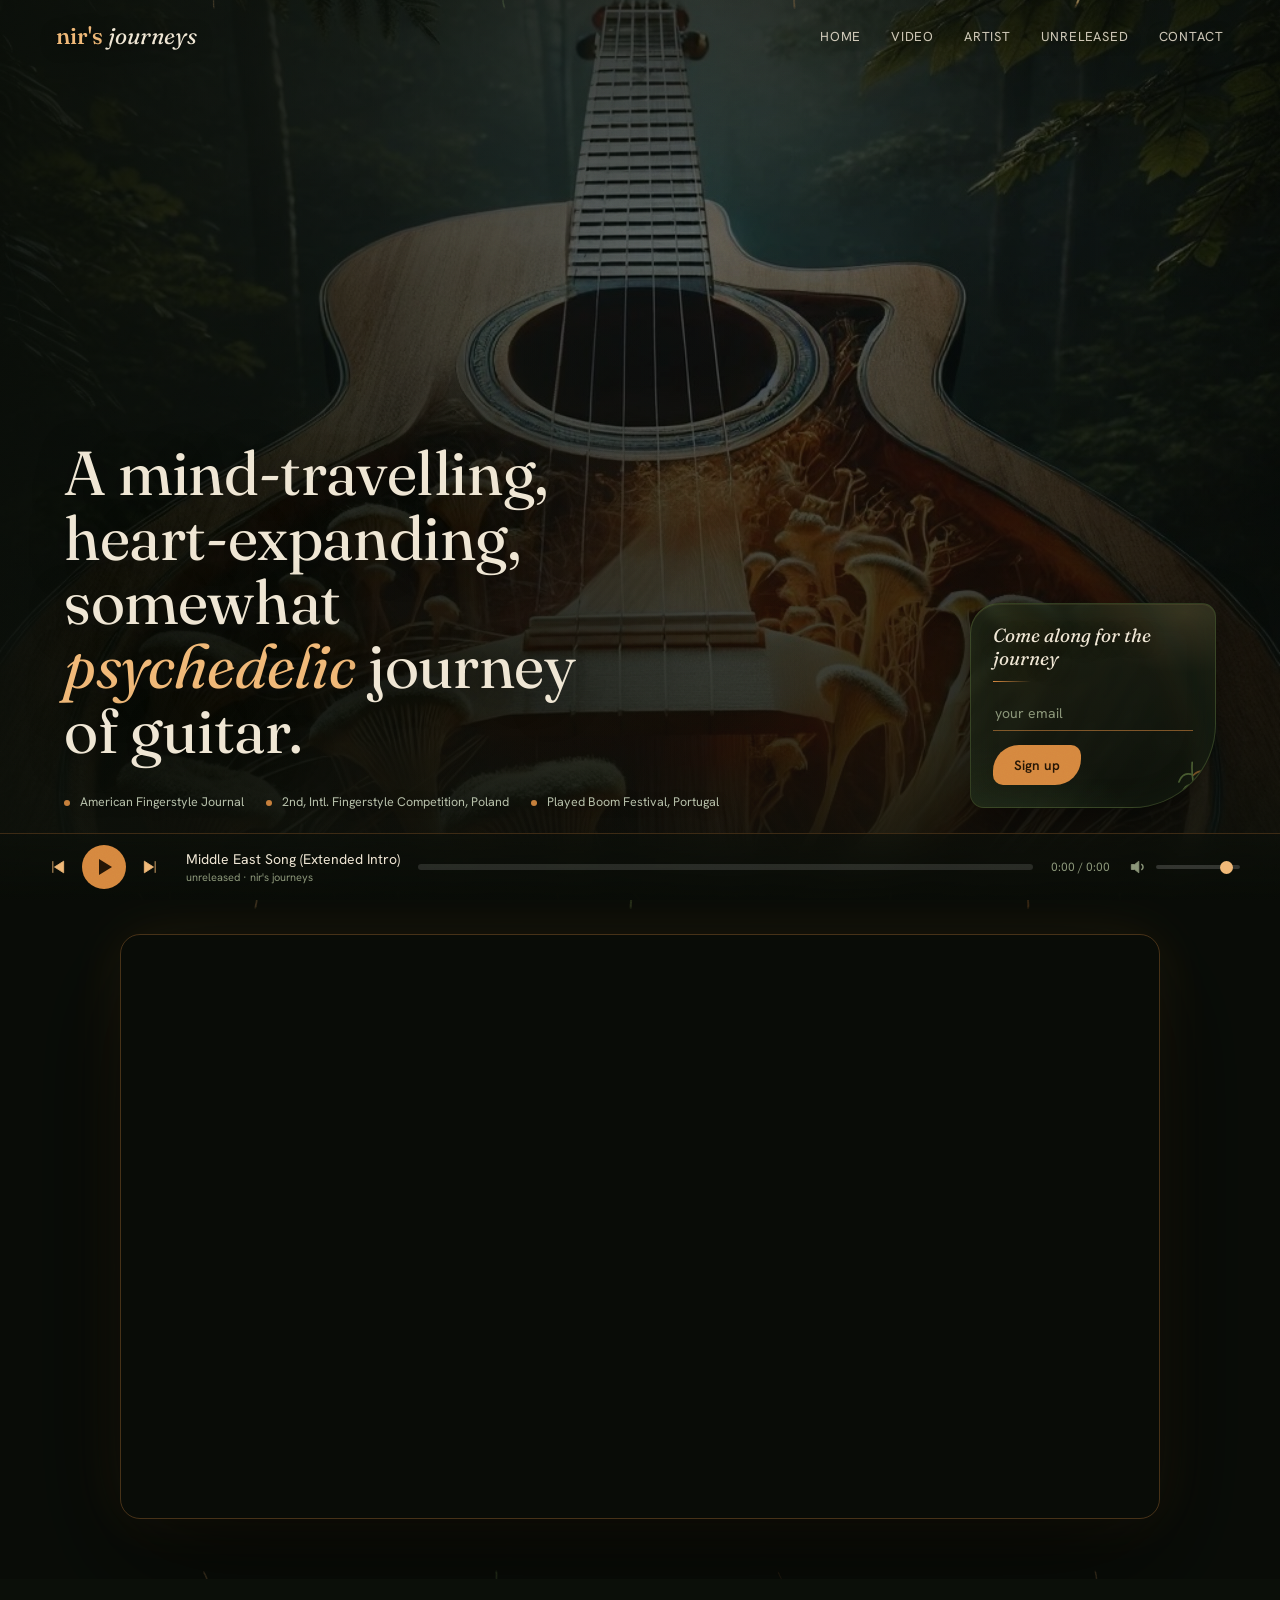
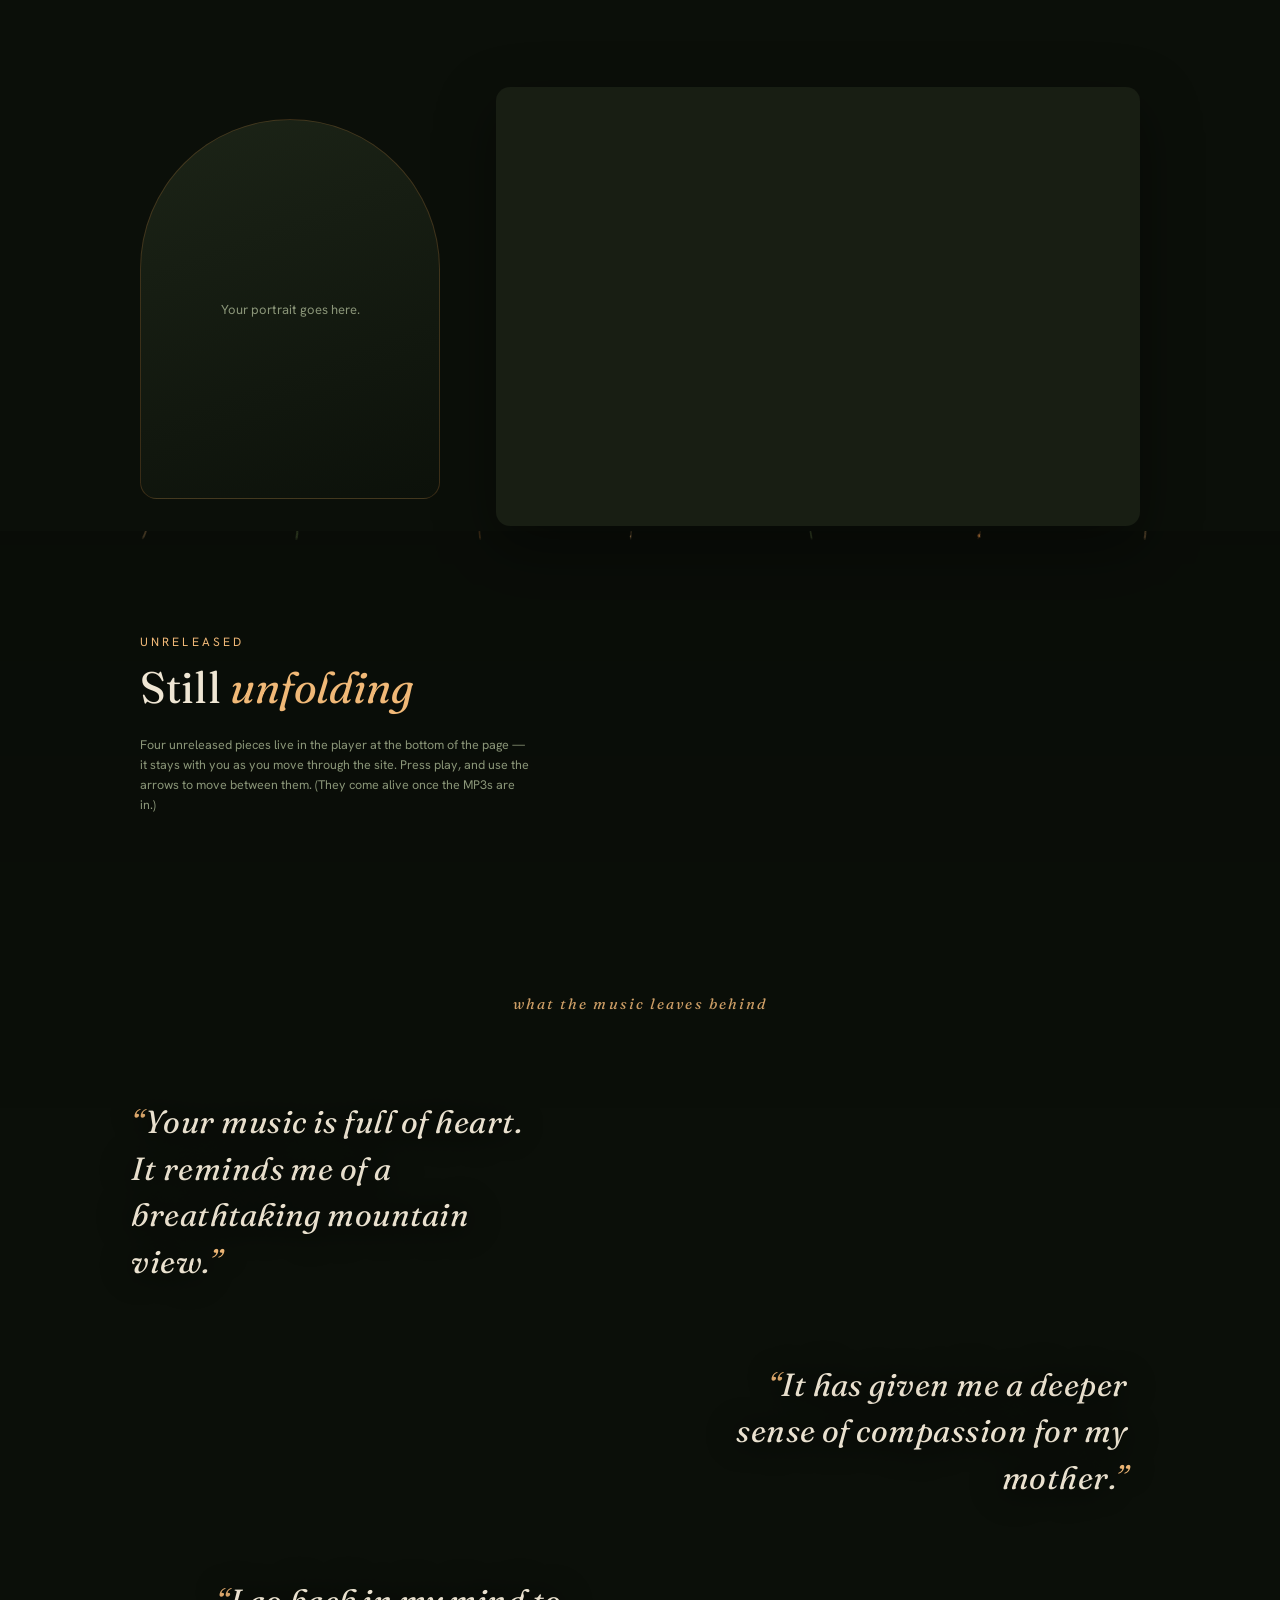
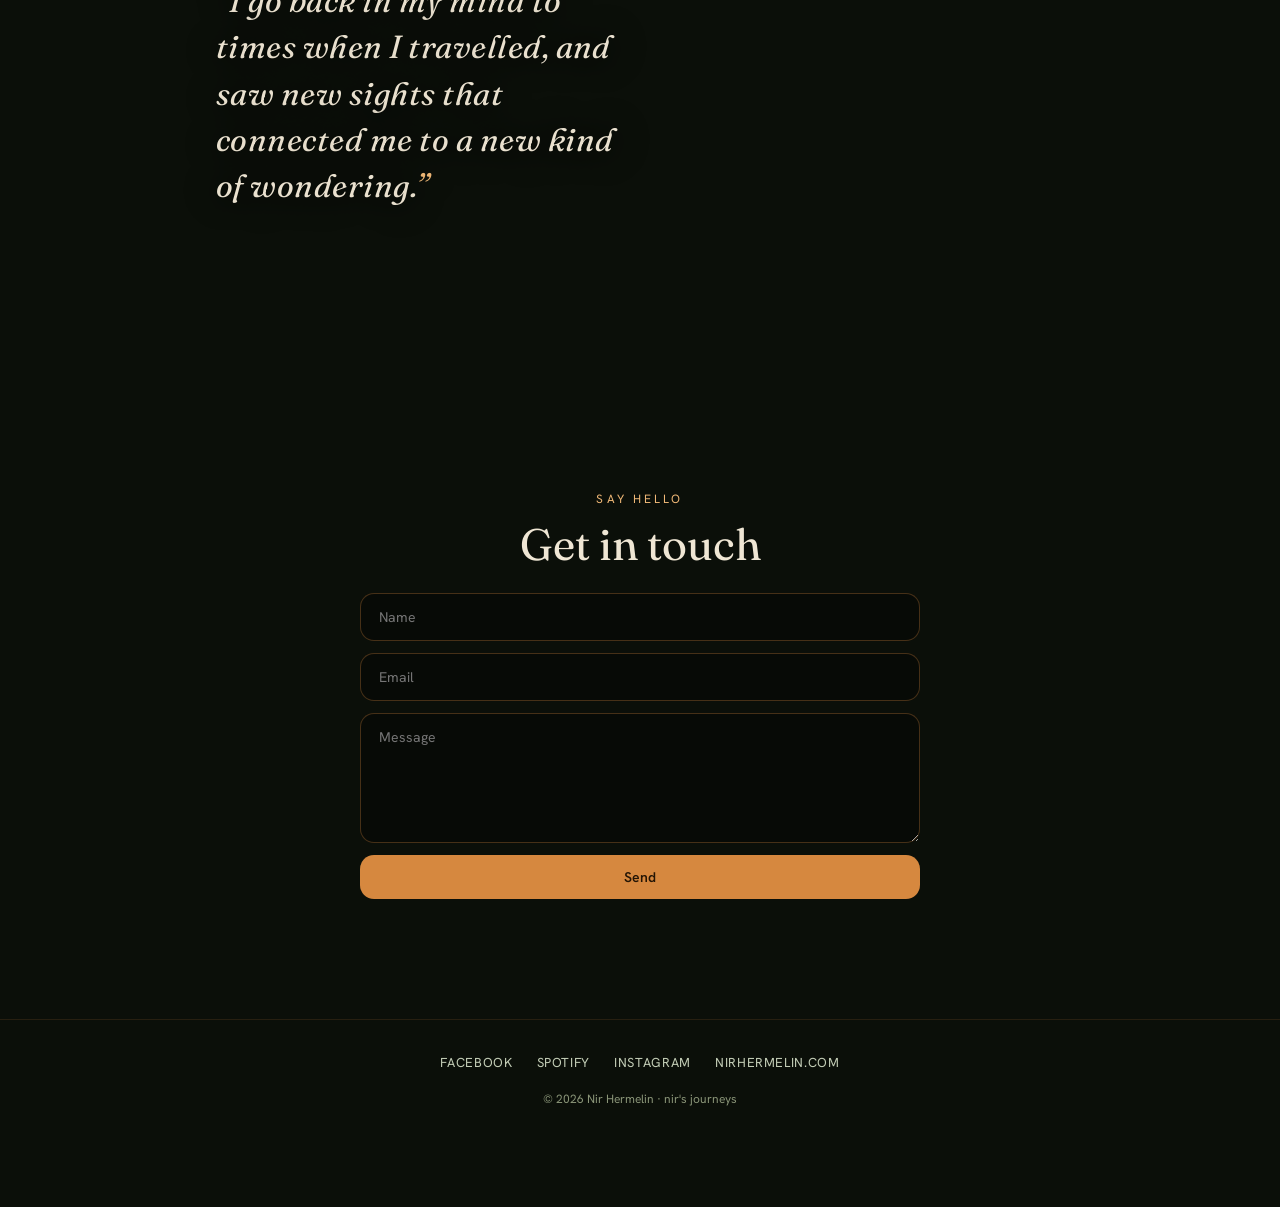
==== index.html @ 12e56d9f "Add files via upload" ====
<!doctype html>
<html lang="en"><head>
<meta charset="utf-8">
<meta name="viewport" content="width=device-width,initial-scale=1">
<title>Nir Hermelin · nir's journeys</title>
<meta name="description" content="A mind-travelling, heart-expanding, somewhat psychedelic journey of guitar. Nir Hermelin, fingerstyle guitar.">
<meta property="og:title" content="Nir Hermelin — nir's journeys">
<meta property="og:description" content="A mind-travelling, heart-expanding, somewhat psychedelic journey of guitar.">
<meta property="og:type" content="website">
<link rel="preconnect" href="https://fonts.googleapis.com">
<link rel="preconnect" href="https://fonts.gstatic.com" crossorigin>
<link href="https://fonts.googleapis.com/css2?family=Fraunces:ital,opsz,wght@0,9..144,400;0,9..144,500;1,9..144,400;1,9..144,500&family=Hanken+Grotesk:wght@400;500;600&display=swap" rel="stylesheet">
<style>
:root{
  --bg:#0b0f09; --cream:#efe6d4; --mist:#c3cdb6; --muted:#8a9578;
  --amber:#d6883f; --amber-lt:#f0b877; --copper:#ad5f31; --moss:#7fa055;
  --serif:"Fraunces",Georgia,serif; --sans:"Hanken Grotesk",system-ui,sans-serif;
}
*{margin:0;padding:0;box-sizing:border-box}
html{scroll-behavior:smooth}
body{background:var(--bg);color:var(--cream);font-family:var(--sans);-webkit-font-smoothing:antialiased;overflow-x:hidden}
img{max-width:100%}
a{color:inherit;text-decoration:none}
[hidden]{display:none!important}
.grain{position:fixed;inset:0;z-index:60;pointer-events:none;opacity:.06;mix-blend-mode:overlay;
  background-image:url("data:image/svg+xml,%3Csvg xmlns='http://www.w3.org/2000/svg' width='140' height='140'%3E%3Cfilter id='n'%3E%3CfeTurbulence type='fractalNoise' baseFrequency='0.9' numOctaves='2'/%3E%3C/filter%3E%3Crect width='100%25' height='100%25' filter='url(%23n)'/%3E%3C/svg%3E")}
.bg{position:fixed;inset:0;z-index:0;overflow:hidden;pointer-events:none}
.bg .glow{position:absolute;inset:0;background:
  radial-gradient(46% 40% at 84% 2%,rgba(214,136,63,.22),transparent 60%),
  radial-gradient(50% 44% at 4% 46%,rgba(95,130,78,.22),transparent 62%),
  radial-gradient(54% 46% at 74% 92%,rgba(173,95,49,.16),transparent 62%),
  linear-gradient(180deg,rgba(11,15,9,.5),rgba(11,15,9,.94))}
.content{position:relative;z-index:5}
nav{display:flex;align-items:center;justify-content:space-between;padding:22px clamp(20px,5vw,56px);position:absolute;top:0;left:0;right:0;z-index:40}
.brand{font-family:var(--serif);font-style:italic;font-size:23px;color:var(--cream);text-shadow:0 2px 16px rgba(0,0,0,.7)}
.brand b{color:var(--amber-lt);font-style:normal;font-weight:500}
.links{display:flex;gap:clamp(16px,2.4vw,30px);font-size:13px;letter-spacing:.06em;text-transform:uppercase;color:var(--cream);text-shadow:0 2px 16px rgba(0,0,0,.7)}
.links a{opacity:.85;transition:.2s}.links a:hover{opacity:1;color:var(--amber-lt)}
/* hero */
.hero{position:relative;min-height:100vh;display:flex;align-items:flex-end;padding:120px clamp(20px,5vw,64px) clamp(56px,7vw,96px);overflow:hidden}
.hero .herobg{position:absolute;inset:0;width:100%;height:100%;object-fit:cover;object-position:50% 30%;z-index:0;filter:brightness(.5) saturate(1.05) contrast(1.04)}
.hero .veil{position:absolute;inset:0;z-index:1;background:
  radial-gradient(60% 60% at 28% 76%,rgba(11,15,9,.4),transparent 60%),
  linear-gradient(90deg,rgba(11,15,9,.8),rgba(11,15,9,.22) 55%,rgba(11,15,9,.42)),
  linear-gradient(180deg,rgba(11,15,9,.45),transparent 26%,rgba(11,15,9,.5) 82%,rgba(11,15,9,.86))}
#fx{position:absolute;inset:0;z-index:2;width:100%;height:100%;mix-blend-mode:screen;pointer-events:none;opacity:.5}
#fxTop{position:absolute;inset:0;z-index:6;width:100%;height:100%;mix-blend-mode:screen;pointer-events:none;opacity:.6}
.hin{position:relative;z-index:3;width:100%;max-width:1200px;margin:0 auto}
.herogrid{display:grid;grid-template-columns:1fr auto;gap:56px;align-items:end}
h1{font-family:var(--serif);font-weight:400;font-size:clamp(33px,5.4vw,62px);line-height:1.04;letter-spacing:-.4px;text-shadow:0 4px 34px rgba(0,0,0,.7);max-width:14ch}
h1 .accent{color:var(--amber-lt);font-style:italic}
.cred{margin-top:30px;display:flex;gap:22px;flex-wrap:wrap;font-size:12.5px;color:var(--mist);opacity:.92;text-shadow:0 2px 12px rgba(0,0,0,.8)}
.cred span{position:relative;padding-left:16px}
.cred span::before{content:"";position:absolute;left:0;top:7px;width:6px;height:6px;border-radius:50%;background:var(--amber)}
/* integrated signup — compact, classy leaf box (~half size) */
.signup{position:relative;width:246px;padding:20px 22px 22px;margin-bottom:2px;
  background:linear-gradient(168deg,rgba(30,40,24,.66),rgba(12,17,10,.84));
  border:1px solid rgba(127,160,85,.30);
  border-radius:30px 14px 84px 14px;
  box-shadow:0 18px 48px rgba(0,0,0,.5),inset 0 1px 0 rgba(240,184,119,.08),inset 0 0 34px rgba(95,130,78,.08);
  -webkit-backdrop-filter:blur(5px);backdrop-filter:blur(5px);overflow:hidden}
.signup::before{content:"";position:absolute;inset:0;z-index:0;pointer-events:none;background:
  radial-gradient(90% 70% at 12% 112%,rgba(95,130,78,.20),transparent 60%),
  radial-gradient(70% 50% at 88% 4%,rgba(240,184,119,.12),transparent 60%)}
.signup::after{content:"";position:absolute;right:-8px;bottom:-10px;width:70px;height:70px;z-index:0;opacity:.5;pointer-events:none;
  background:no-repeat center/contain url("data:image/svg+xml,%3Csvg xmlns='http://www.w3.org/2000/svg' viewBox='0 0 100 100'%3E%3Cg fill='none' stroke='%237fa055' stroke-width='2.4' stroke-linecap='round'%3E%3Cpath d='M80 92 C62 74 54 52 56 22'/%3E%3Cpath d='M57 40 C47 36 41 40 37 50'/%3E%3Cpath d='M59 54 C50 52 44 57 41 67'/%3E%3Cpath d='M58 40 C66 32 74 33 82 40' stroke='%23d6883f'/%3E%3Cpath d='M60 54 C69 49 76 51 83 58' stroke='%23d6883f'/%3E%3C/g%3E%3C/svg%3E")}
.signup>*{position:relative;z-index:1}
.signup h3{font-family:var(--serif);font-weight:400;font-style:italic;font-size:19px;line-height:1.2;color:var(--cream);text-shadow:0 2px 14px rgba(0,0,0,.6)}
.signup .rule{width:38px;height:1px;margin:12px 0 0;background:linear-gradient(90deg,var(--amber),transparent)}
.signup form{margin-top:14px;display:flex;flex-direction:column;gap:14px;align-items:flex-start}
.signup input{background:transparent;border:0;border-bottom:1px solid rgba(214,136,63,.55);border-radius:0;padding:8px 2px;color:var(--cream);font-size:14px;font-family:inherit;width:100%;transition:border-color .2s}
.signup input:focus{outline:0;border-bottom-color:var(--amber-lt)}
.signup input::placeholder{color:var(--muted)}
.btn{padding:12px 20px;border-radius:12px;font-size:14px;font-weight:600;cursor:pointer;border:1px solid transparent;background:var(--amber);color:#241505;font-family:inherit;transition:transform .15s,background .2s}
.btn:hover{background:var(--amber-lt);transform:translateY(-1px)}
.signup .btn{padding:10px 20px;font-size:13.5px;border-radius:26px 10px 26px 10px}
/* generic section */
.section{max-width:1080px;margin:0 auto;padding:clamp(56px,8vw,110px) clamp(20px,5vw,40px) 0}
.klabel{font-size:12px;letter-spacing:.26em;text-transform:uppercase;color:var(--amber-lt);margin-bottom:14px}
.h2{font-family:var(--serif);font-weight:400;font-size:clamp(28px,4.2vw,44px);line-height:1.08}
.h2 em{font-style:italic;color:var(--amber-lt)}
.secinner{position:relative;z-index:1}
/* video — moved up, no kicker; original animation */
.videosec{position:relative;padding:clamp(14px,3vw,34px) clamp(20px,5vw,40px) clamp(30px,5vw,60px);overflow:hidden}
#fxVideo{position:absolute;inset:0;width:100%;height:100%;z-index:0;mix-blend-mode:screen;pointer-events:none;opacity:.5}
.videoinner{max-width:1040px;margin:0 auto;position:relative;z-index:1}
.videowrap{position:relative;aspect-ratio:16/9;border-radius:20px;overflow:hidden;border:1px solid rgba(214,136,63,.3);box-shadow:0 40px 120px rgba(0,0,0,.6),0 0 60px rgba(214,136,63,.12)}
.videowrap iframe{position:absolute;inset:0;width:100%;height:100%;border:0}
/* artist: photo + bandcamp track list (text-free) */
.aboutsec{position:relative}
.about{display:grid;grid-template-columns:300px 1fr;gap:clamp(30px,5vw,56px);align-items:center;margin-top:6px}
.about .photo{width:300px;height:380px;border-radius:180px 180px 20px 20px;overflow:hidden;background:linear-gradient(160deg,#1c2417,#0c110a);border:1px solid rgba(214,136,63,.22);position:relative}
.about .photo img{width:100%;height:100%;object-fit:cover;object-position:50% 35%}
.about .photo .ph{position:absolute;inset:0;display:flex;align-items:center;justify-content:center;color:var(--muted);font-size:13px;text-align:center;padding:22px}
.abandcamp{width:100%}
.bcplayer{width:100%;height:439px;border:0;border-radius:14px;overflow:hidden;background:#181e13;box-shadow:0 20px 60px rgba(0,0,0,.4)}
/* unreleased persistent player */
.musicsec{position:relative}
#fxMusic{position:absolute;top:0;left:50%;transform:translateX(-50%);width:100vw;height:70vh;z-index:0;mix-blend-mode:screen;pointer-events:none;opacity:.5;
  -webkit-mask-image:linear-gradient(180deg,#000 0%,rgba(0,0,0,.55) 48%,transparent 92%);mask-image:linear-gradient(180deg,#000 0%,rgba(0,0,0,.55) 48%,transparent 92%)}
.utracks{margin-top:26px;display:grid;grid-template-columns:1fr 1fr;gap:4px 34px}
.utrack{display:flex;align-items:center;gap:14px;padding:15px 4px;border:0;border-bottom:1px solid rgba(214,136,63,.12);background:transparent;color:inherit;font:inherit;cursor:pointer;text-align:left;width:100%}
.utrack .up{width:30px;height:30px;border-radius:50%;flex:0 0 auto;border:1px solid rgba(214,136,63,.45);display:flex;align-items:center;justify-content:center}
.utrack .up::before{content:"";border-left:8px solid var(--amber-lt);border-top:5px solid transparent;border-bottom:5px solid transparent;margin-left:2px}
.utrack .un{flex:1;font-size:15px;color:var(--cream)}
.utrack .ud{font-size:12px;color:var(--muted);font-variant-numeric:tabular-nums}
.utrack.active .un{color:var(--amber-lt)}
.unote{margin-top:24px;color:var(--muted);font-size:12.5px;max-width:56ch;line-height:1.6}
/* now-playing persistent bar */
.nowbar{position:fixed;left:0;right:0;bottom:0;z-index:50;display:flex;align-items:center;gap:clamp(10px,1.6vw,18px);padding:11px clamp(14px,4vw,40px);
  background:linear-gradient(180deg,rgba(11,15,9,.6),rgba(8,11,6,.97));backdrop-filter:blur(14px);border-top:1px solid rgba(214,136,63,.25)}
.nbctrls{display:flex;align-items:center;gap:8px;flex:0 0 auto}
.nbbtn{width:34px;height:34px;flex:0 0 auto;border:0;background:transparent;cursor:pointer;display:flex;align-items:center;justify-content:center;border-radius:50%;transition:background .15s}
.nbbtn:hover{background:rgba(214,136,63,.16)}
.nbbtn svg{width:20px;height:20px;fill:var(--amber-lt);stroke:var(--amber-lt)}
.nbplay{width:44px;height:44px;border-radius:50%;flex:0 0 auto;border:0;cursor:pointer;background:var(--amber);display:flex;align-items:center;justify-content:center;transition:background .2s}
.nbplay:hover{background:var(--amber-lt)}
.nbplay::before{content:"";border-left:13px solid #241505;border-top:8px solid transparent;border-bottom:8px solid transparent;margin-left:3px}
.nbplay.playing::before{border:0;width:12px;height:14px;border-left:4px solid #241505;border-right:4px solid #241505;margin:0}
.nbinfo{min-width:130px;max-width:280px;flex:0 1 auto;overflow:hidden}
.nbt{font-size:14px;color:var(--cream);white-space:nowrap;overflow:hidden;text-overflow:ellipsis}.nbs{font-size:11px;color:var(--muted);margin-top:2px}
.nbprog{flex:1 1 auto;min-width:60px;height:6px;border-radius:4px;background:rgba(255,255,255,.12);overflow:hidden;cursor:pointer}
.nbfill{height:100%;width:0;background:var(--amber-lt);pointer-events:none}
.nbtime{font-size:12px;color:var(--muted);font-variant-numeric:tabular-nums;flex:0 0 auto;white-space:nowrap}
.nbvol{display:flex;align-items:center;gap:8px;flex:0 0 auto}
.nbvolic{width:20px;height:20px;fill:var(--muted);stroke:var(--muted)}
.nbvolsl{-webkit-appearance:none;appearance:none;width:84px;height:4px;border-radius:4px;background:rgba(255,255,255,.16);outline:0;cursor:pointer}
.nbvolsl::-webkit-slider-thumb{-webkit-appearance:none;appearance:none;width:13px;height:13px;border-radius:50%;background:var(--amber-lt);cursor:pointer;border:0}
.nbvolsl::-moz-range-thumb{width:13px;height:13px;border-radius:50%;background:var(--amber-lt);cursor:pointer;border:0}
@media(max-width:720px){.nbs{display:none}.nbvol{display:none}.nbinfo{min-width:96px}}
/* reviews — dreamy, smaller, left/right drift; BIG leaves grow here only */
.reviews{position:relative;overflow:hidden;padding:clamp(90px,14vw,180px) clamp(20px,5vw,40px);min-height:100vh}
#fxRev{position:absolute;inset:0;width:100%;height:100%;z-index:0;mix-blend-mode:screen;pointer-events:none;opacity:.5}
.revinner{position:relative;z-index:1;max-width:1060px;margin:0 auto}
.revlead{font-family:var(--serif);font-style:italic;color:var(--amber-lt);font-size:15px;letter-spacing:.14em;text-transform:lowercase;text-align:center;margin-bottom:clamp(40px,7vw,86px);opacity:.85}
.rev{font-family:var(--serif);font-weight:400;font-style:italic;font-size:clamp(19px,2.7vw,32px);line-height:1.45;color:var(--cream);max-width:19ch;
  letter-spacing:.015em;text-shadow:0 0 44px rgba(11,15,9,.9),0 2px 30px rgba(0,0,0,.85);animation:drift 12s ease-in-out infinite;opacity:.98}
.rev .qq{color:var(--amber-lt)}
.rev:nth-of-type(1){margin:0 auto 0 2%;text-align:left}
.rev:nth-of-type(2){margin:clamp(44px,6vw,80px) 4% clamp(44px,6vw,80px) auto;text-align:right;animation-duration:14s}
.rev:nth-of-type(3){margin:0 auto 0 10%;text-align:left;animation-duration:13s}
.rev:nth-of-type(4){margin:clamp(44px,6vw,80px) 2% clamp(44px,6vw,80px) auto;text-align:right;animation-duration:15s}
@keyframes drift{0%,100%{transform:translateY(0)}50%{transform:translateY(-12px)}}
@media (prefers-reduced-motion: reduce){.rev{animation:none}}
/* contact */
.csec{text-align:center}
.contact{max-width:560px;margin:24px auto 0;display:flex;flex-direction:column;gap:12px;align-items:center}
.contact input,.contact textarea{background:rgba(0,0,0,.3);border:1px solid rgba(214,136,63,.3);border-radius:14px;padding:14px 18px;color:var(--cream);font-size:14px;font-family:inherit;width:100%}
.contact textarea{min-height:130px;resize:vertical}.contact .btn{width:100%;border-radius:14px}
.foot{margin-top:clamp(70px,10vw,120px);border-top:1px solid rgba(214,136,63,.14);padding:34px clamp(20px,5vw,40px) 100px;text-align:center}
.social{display:flex;gap:24px;justify-content:center;font-size:13px;letter-spacing:.05em;text-transform:uppercase;color:var(--mist);flex-wrap:wrap}
.social a:hover{color:var(--amber-lt)}
.copy{margin-top:20px;color:var(--muted);font-size:12px}
@media(max-width:820px){.herogrid{grid-template-columns:1fr;gap:30px}.about{grid-template-columns:1fr}.about .photo{width:min(300px,80vw)}}
@media(max-width:680px){.links{gap:13px;font-size:11px}.utracks{grid-template-columns:1fr}.bcplayer{height:439px}}
</style></head>
<body>
<div class="grain"></div>
<div class="bg"><div class="glow"></div></div>

<div class="content">
<nav>
  <div class="brand"><b>nir's</b> journeys</div>
  <div class="links"><a href="#top">Home</a><a href="#video">Video</a><a href="#about">Artist</a><a href="#music">Unreleased</a><a href="#contact">Contact</a></div>
</nav>

<!-- HERO (original animation) -->
<section class="hero" id="top">
  <img class="herobg" alt="" src="[data-uri]">
  <div class="veil"></div>
  <canvas id="fx"></canvas>
  <div class="hin">
    <div class="herogrid">
      <div class="hcol">
        <h1>A mind-travelling, heart-expanding, somewhat <span class="accent">psychedelic</span> journey of guitar.</h1>
        <div class="cred"><span>American Fingerstyle Journal</span><span>2nd, Intl. Fingerstyle Competition, Poland</span><span>Played Boom Festival, Portugal</span></div>
      </div>
      <aside class="signup">
        <h3>Come along for the journey</h3>
        <div class="rule"></div>
        <form onsubmit="this.querySelector('input').value='';alert('Thanks — this will connect to your email list next.');return false;">
          <input type="email" placeholder="your email" required>
          <button class="btn" type="submit">Sign up</button>
        </form>
      </aside>
    </div>
  </div>
  <canvas id="fxTop"></canvas>
</section>

<!-- VIDEO (original animation; moved up, no kicker) -->
<section class="videosec" id="video">
  <canvas id="fxVideo"></canvas>
  <div class="videoinner">
    <div class="videowrap">
      <iframe src="https://www.youtube-nocookie.com/embed/HCZj8-paEJQ?rel=0" title="Nir Hermelin" allow="accelerometer; autoplay; clipboard-write; encrypted-media; gyroscope; picture-in-picture" allowfullscreen loading="lazy"></iframe>
    </div>
  </div>
</section>

<!-- ARTIST: photo + bandcamp track list -->
<section class="section aboutsec" id="about">
  <div class="about">
    <div class="photo">
      <img src="https://images.zoogletools.com/s:bzglfiles/u/650432/092dcfb6776ea030953127a41f421aa62bfbf939/original/dscf5226-nir.jpeg" alt="Nir Hermelin"
        onerror="this.style.display='none';this.nextElementSibling.style.display='flex';">
      <div class="ph" style="display:none">Your portrait goes here.</div>
    </div>
    <div class="abandcamp">
      <iframe class="bcplayer" title="The Journey Started — EP"
        src="https://bandcamp.com/EmbeddedPlayer/album=546238492/size=large/bgcol=181e13/linkcol=e0a868/artwork=small/tracklist=true/transparent=true/" seamless loading="lazy"></iframe>
    </div>
  </div>
</section>

<!-- UNRELEASED persistent player (original animation) -->
<section class="section musicsec" id="music">
  <canvas id="fxMusic"></canvas>
  <div class="secinner">
    <div class="klabel">Unreleased</div>
    <h2 class="h2">Still <em>unfolding</em></h2>
    <p class="unote">Four unreleased pieces live in the player at the bottom of the page — it stays with you as you move through the site. Press play, and use the arrows to move between them. (They come alive once the MP3s are in.)</p>
  </div>
</section>

<!-- REVIEWS (big leaves grow here, on scroll) -->
<section class="reviews" id="reviews">
  <canvas id="fxRev"></canvas>
  <div class="revinner">
    <div class="revlead">what the music leaves behind</div>
    <p class="rev"><span class="qq">“</span>Your music is full of heart. It reminds me of a breathtaking mountain view.<span class="qq">”</span></p>
    <p class="rev"><span class="qq">“</span>It has given me a deeper sense of compassion for my mother.<span class="qq">”</span></p>
    <p class="rev"><span class="qq">“</span>I go back in my mind to times when I travelled, and saw new sights that connected me to a new kind of wondering.<span class="qq">”</span></p>
  </div>
</section>

<!-- CONTACT -->
<section class="section csec" id="contact">
  <div class="klabel" style="text-align:center">Say hello</div>
  <h2 class="h2" style="text-align:center">Get in touch</h2>
  <div class="contact">
    <input type="text" placeholder="Name">
    <input type="email" placeholder="Email">
    <textarea placeholder="Message"></textarea>
    <button class="btn" type="button" onclick="alert('Contact form will be wired up next.')">Send</button>
  </div>
</section>

<footer class="foot">
  <div class="social">
    <a href="https://www.facebook.com/NirHermelinMusic/" target="_blank" rel="noopener">Facebook</a>
    <a href="https://open.spotify.com/artist/1wNAIjBWoUrvRNqhwvleIJ" target="_blank" rel="noopener">Spotify</a>
    <a href="https://www.instagram.com/nir.music_mind.journey/" target="_blank" rel="noopener">Instagram</a>
    <a href="https://www.nirhermelin.com" target="_blank" rel="noopener">nirhermelin.com</a>
  </div>
  <div class="copy">© 2026 Nir Hermelin · nir's journeys</div>
</footer>
</div>

<!-- persistent now-playing bar (always on) -->
<div class="nowbar" id="nowbar">
  <div class="nbctrls">
    <button class="nbbtn" id="nbprev" aria-label="Previous"><svg viewBox="0 0 24 24"><path d="M7 5v14M20 5v14l-11-7z"/></svg></button>
    <button class="nbplay" id="nbplay" aria-label="Play/pause"></button>
    <button class="nbbtn" id="nbnext" aria-label="Next"><svg viewBox="0 0 24 24"><path d="M17 5v14M4 5v14l11-7z"/></svg></button>
  </div>
  <div class="nbinfo"><div class="nbt" id="nbt"></div><div class="nbs">unreleased · nir's journeys</div></div>
  <div class="nbprog" id="nbprog"><div class="nbfill" id="nbfill"></div></div>
  <div class="nbtime" id="nbtime">0:00 / 0:00</div>
  <div class="nbvol">
    <svg class="nbvolic" viewBox="0 0 24 24"><path d="M4 9v6h4l5 4V5L8 9H4z"/><path d="M16 8.5a4 4 0 0 1 0 7" fill="none" stroke-width="1.8"/></svg>
    <input class="nbvolsl" id="nbvol" type="range" min="0" max="1" step="0.01" value="0.9" aria-label="Volume">
  </div>
</div>
<audio id="ap"></audio>

<script>
(function(){
  var DPR=Math.min(window.devicePixelRatio||1,2);
  var PAL=[[224,168,104],[120,150,80],[196,120,56]];
  function rgba(c,a){return 'rgba('+c[0]+','+c[1]+','+c[2]+','+a+')';}
  var reduce=window.matchMedia&&window.matchMedia('(prefers-reduced-motion: reduce)').matches;

  /* ORIGINAL mycelium field — hero, video, music (unchanged) */
  function Field(bg, mode, n, o){
    o=o||{}; var x0=(o.x0!=null?o.x0:0.04), x1=(o.x1!=null?o.x1:0.96), sA=(o.stroke||0.24), fA=(o.fade||0.03), wm=(o.wmul||1);
    var cb=bg.getContext('2d'), W,H, tips=[], spores=[];
    function size(){var r=bg.getBoundingClientRect();W=bg.width=Math.max(1,r.width*DPR);H=bg.height=Math.max(1,r.height*DPR);}
    function mk(i,cnt,dir){return {x:(x0+(x1-x0)*((i+0.5)/cnt))*W+(Math.random()-.5)*30*DPR,y:dir<0?H+8:-8,a:(dir<0?-Math.PI/2:Math.PI/2)+(Math.random()-.5)*0.5,len:0,max:H*(0.42+Math.random()*0.5),w:(0.8+Math.random()*1.5)*wm,col:PAL[i%PAL.length],gen:0,dir:dir};}
    function seed(){tips=[];
      if(mode==='both'){var up=Math.round(n*0.55),dn=n-up,k;for(k=0;k<up;k++)tips.push(mk(k,up,-1));for(k=0;k<dn;k++)tips.push(mk(k,dn,1));}
      else{var d=(mode==='down')?1:-1;for(var k2=0;k2<n;k2++)tips.push(mk(k2,n,d));}}
    size(); seed();
    window.addEventListener('resize',function(){clearTimeout(bg._t);bg._t=setTimeout(function(){size();seed();},200);});
    function step(){
      cb.globalCompositeOperation='source-over';cb.fillStyle='rgba(11,15,9,'+fA+')';cb.fillRect(0,0,W,H);
      cb.globalCompositeOperation='lighter';
      for(var i=tips.length-1;i>=0;i--){var t=tips[i];
        if(t.len>t.max){cb.beginPath();cb.arc(t.x,t.y,t.w*2.0,0,7);cb.fillStyle=rgba(t.col,0.20);cb.fill();tips.splice(i,1);continue;}
        var sp=1.6*DPR,nx=t.x+Math.cos(t.a)*sp,ny=t.y+Math.sin(t.a)*sp;
        cb.strokeStyle=rgba(t.col,sA);cb.lineWidth=t.w*DPR;cb.lineCap='round';
        cb.beginPath();cb.moveTo(t.x,t.y);cb.lineTo(nx,ny);cb.stroke();
        t.x=nx;t.y=ny;t.len+=sp;t.a+=(Math.random()-.5)*0.26+(t.dir<0?-0.02:0.02);
        if(t.gen<4&&Math.random()<0.024&&t.len>60*DPR){tips.push({x:t.x,y:t.y,a:t.a+(Math.random()<.5?-1:1)*(0.45+Math.random()*0.6),len:0,max:t.max*0.58,w:t.w*0.72,col:t.col,gen:t.gen+1,dir:t.dir});}
        if(Math.random()<0.016)spores.push({x:t.x,y:t.y,vy:(t.dir<0?-1:1)*(0.2+Math.random()*0.6)*DPR,ph:Math.random()*6,life:1,r:(0.5+Math.random()*1.3)*DPR,col:t.col});
      }
      for(var j=spores.length-1;j>=0;j--){var s=spores[j];s.y+=s.vy;s.x+=Math.sin((s.y*0.015)+s.ph)*0.4*DPR;s.life-=0.004;
        if(s.life<=0){spores.splice(j,1);continue;}
        cb.beginPath();cb.arc(s.x,s.y,s.r,0,7);cb.fillStyle=rgba(s.col,0.28*s.life);cb.fill();}
      if(tips.length===0&&spores.length<6){seed();}
    }
    function loop(){step();requestAnimationFrame(loop);}
    if(reduce){for(var q=0;q<600;q++)step();} else loop();
  }
  var fx=document.getElementById('fx');    if(fx) Field(fx,'both',9);
  var ft=document.getElementById('fxTop'); if(ft) Field(ft,'up',3,{x0:0.02,x1:0.52,stroke:0.30,fade:0.045,wmul:0.9});
  var fv=document.getElementById('fxVideo');if(fv) Field(fv,'both',7);
  var fm=document.getElementById('fxMusic');if(fm) Field(fm,'down',7);

  /* JUNGLE CANOPY — reviews only. Starts when scrolled into view. Big organic tropical leaves
     (monstera, palm, fern, broad leaves) grow in one by one — top-left first, sprinkled across the
     whole screen, then thickening to a full canopy over ~26s. Each leaf carries its own stable
     irregular shape (wavy/torn edges, kinked spine). */
  function LeafField(cv, section){
    var cx=cv.getContext('2d'), W,H, leaves=[], T=0, last=0, raf=null, built=false, running=false;
    var LEAF=[[58,112,50],[78,138,58],[104,162,74],[132,174,80],[150,188,92],[92,140,64],[188,138,58]];
    var BAG=[7,7,7,7,8,8,8,1,1,5,5,6,2,3,4,0], LEAF_DUR=1.9, FILL_TIME=26;
    function cl(v){return v<0?0:v>1?1:v;} function ease(p){return p*p*(3-2*p);}
    function rng(a){return function(){a|=0;a=a+0x6D2B79F5|0;var t=Math.imul(a^a>>>15,1|a);t=t+Math.imul(t^t>>>7,61|t)^t;return((t^t>>>14)>>>0)/4294967296;};}
    function size(){var r=cv.getBoundingClientRect();W=cv.width=Math.max(1,r.width*DPR);H=cv.height=Math.max(1,r.height*DPR);}
    function leafSize(type){var s;
      if(type===8)s=0.34+Math.random()*0.22; else if(type===7)s=0.26+Math.random()*0.20;
      else if(type===1)s=0.20+Math.random()*0.16; else if(type===5)s=0.17+Math.random()*0.13;
      else if(type===6)s=0.18+Math.random()*0.13; else if(type===4)s=0.15+Math.random()*0.12;
      else if(type===2||type===3)s=0.13+Math.random()*0.12; else s=0.11+Math.random()*0.10; return s*W;}
    function profFor(type){
      if(type===0)return function(t){return Math.pow(Math.sin(Math.PI*t),0.85)*0.12;};
      if(type===1)return function(t){return Math.pow(Math.sin(Math.PI*t),0.45)*0.5;};
      if(type===2)return function(t){return Math.pow(Math.sin(Math.PI*t),0.7)*0.32;};
      if(type===3)return function(t){return Math.pow(Math.sin(Math.PI*t),0.7)*0.34;};
      if(type===4)return function(t){return Math.pow(Math.sin(Math.PI*t),0.5)*(1-t*0.35)*0.55;};
      return function(t){return Math.pow(Math.sin(Math.PI*t),0.35)*0.5;};}
    function leafBody(size,col,alpha,rnd,prof,wavef){
      var tipY=(rnd()-.5)*size*0.30, cY=(rnd()-.5)*size*0.34;
      function M(t){var mt=1-t;return [2*mt*t*(size*0.5)+t*t*size, 2*mt*t*cY+t*t*tipY];}
      function Md(t){return [2*(1-t)*(size*0.5)+2*t*(size*0.5), 2*(1-t)*cY+2*t*(tipY-cY)];}
      var N=30, ph1=rnd()*6.28, ph2=rnd()*6.28, f2=2+((rnd()*3)|0), fu=5+((rnd()*5)|0), fl=5+((rnd()*5)|0);
      var asymU=0.66+rnd()*0.64, asymL=0.66+rnd()*0.64, lean=(rnd()-.5)*0.55, up=[], lo=[], i;
      for(i=0;i<=N;i++){var t=i/N,m=M(t),d=Md(t),dl=Math.hypot(d[0],d[1])||1,nx=-d[1]/dl,ny=d[0]/dl,hw=size*prof(t);
        var ln=1+lean*(t-0.5);
        var du=(rnd()<0.15?0.3+rnd()*0.4:0), dv=(rnd()<0.15?0.3+rnd()*0.4:0);
        var nu=Math.max(0.1,(1+Math.sin(t*Math.PI*f2+ph1)*wavef+Math.sin(t*Math.PI*fu+ph2)*wavef*0.6+(rnd()-.5)*0.12)*ln-du);
        var nl=Math.max(0.1,(1+Math.sin(t*Math.PI*f2+ph2)*wavef+Math.sin(t*Math.PI*fl+ph1)*wavef*0.6+(rnd()-.5)*0.12)*ln-dv);
        up.push([m[0]+nx*hw*asymU*nu, m[1]+ny*hw*asymU*nu]);
        lo.push([m[0]-nx*hw*asymL*nl, m[1]-ny*hw*asymL*nl]);}
      var g=cx.createLinearGradient(0,0,size,0);g.addColorStop(0,rgba(col,alpha*0.92));g.addColorStop(0.55,rgba(col,alpha*0.5));g.addColorStop(1,rgba(col,alpha*0.06));
      cx.fillStyle=g;cx.beginPath();cx.moveTo(up[0][0],up[0][1]);
      for(i=1;i<up.length;i++)cx.lineTo(up[i][0],up[i][1]);
      for(i=lo.length-1;i>=0;i--)cx.lineTo(lo[i][0],lo[i][1]);
      cx.closePath();cx.fill();
      cx.strokeStyle=rgba(col,alpha*0.6);cx.lineWidth=Math.max(1,size*0.012);cx.lineCap='round';cx.lineJoin='round';
      cx.beginPath();for(i=0;i<=N;i++){var mm=M(i/N);if(i===0)cx.moveTo(mm[0],mm[1]);else cx.lineTo(mm[0],mm[1]);}cx.stroke();
      cx.lineWidth=Math.max(0.6,size*0.006);
      for(var v=4;v<N-2;v+=5){var t2=v/N,m3=M(t2),d3=Md(t2),dl3=Math.hypot(d3[0],d3[1])||1,nx3=-d3[1]/dl3,ny3=d3[0]/dl3,hw3=size*prof(t2),tx=d3[0]/dl3,ty=d3[1]/dl3;
        for(var s=-1;s<=1;s+=2){cx.beginPath();cx.moveTo(m3[0],m3[1]);
          cx.quadraticCurveTo(m3[0]+s*nx3*hw3*0.45+tx*hw3*0.25, m3[1]+s*ny3*hw3*0.45+ty*hw3*0.25, m3[0]+s*nx3*hw3*0.82+tx*hw3*0.15, m3[1]+s*ny3*hw3*0.82+ty*hw3*0.15);cx.stroke();}}
    }
    function blade(x,y,ang,len,wid,col,alpha,rnd){
      cx.save();cx.translate(x,y);cx.rotate(ang+(rnd()-.5)*0.32);
      var tipY=(rnd()-.5)*len*0.34, cY=(rnd()-.5)*len*0.22, wu=wid*(0.6+rnd()*0.75), wl=wid*(0.6+rnd()*0.75);
      var g=cx.createLinearGradient(0,0,len,0);g.addColorStop(0,rgba(col,alpha*0.9));g.addColorStop(0.62,rgba(col,alpha*0.5));g.addColorStop(1,rgba(col,alpha*0.05));
      cx.fillStyle=g;cx.beginPath();cx.moveTo(0,0);
      cx.bezierCurveTo(len*0.3,cY-len*wu,len*0.7,cY*0.5-len*wu*0.6,len,tipY);
      cx.bezierCurveTo(len*0.7,cY*0.5+len*wl*0.6,len*0.3,cY+len*wl,0,0);
      cx.closePath();cx.fill();
      cx.strokeStyle=rgba(col,alpha*0.5);cx.lineWidth=Math.max(0.6,len*0.02);cx.beginPath();cx.moveTo(0,0);cx.quadraticCurveTo(len*0.5,cY,len*0.94,tipY);cx.stroke();
      cx.restore();}
    function monstera(size,col,alpha,rnd){
      var n=4+((rnd()*3)|0), rachisY=(rnd()-.5)*size*0.22;
      for(var i=0;i<n;i++){var fx=size*(0.1+i*(0.8/n))*(1+(rnd()-.5)*0.12),fy=rachisY*(i/n),L=size*(0.62-i*0.07)*(0.8+rnd()*0.5),a=0.98-i*0.05;
        blade(fx,fy,a,L,0.32,col,alpha,rnd);blade(fx,fy,-a,L*(0.85+rnd()*0.3),0.32,col,alpha,rnd);}
      blade(size*0.06,0,2.35,size*0.42,0.34,col,alpha,rnd);blade(size*0.06,0,-2.35,size*0.4,0.34,col,alpha,rnd);
      blade(size*0.9,rachisY,0,size*0.42*(0.8+rnd()*0.4),0.3,col,alpha,rnd);
      cx.strokeStyle=rgba(col,alpha*0.5);cx.lineWidth=Math.max(1,size*0.02);cx.beginPath();cx.moveTo(0,0);cx.quadraticCurveTo(size*0.5,rachisY,size*0.9,rachisY);cx.stroke();}
    function palm(size,col,alpha,rnd){
      var curveY=(rnd()-.5)*size*0.2;
      cx.strokeStyle=rgba(col,alpha*0.7);cx.lineWidth=Math.max(1,size*0.018);cx.lineCap='round';
      cx.beginPath();cx.moveTo(0,0);cx.quadraticCurveTo(size*0.5,curveY,size,curveY*1.5);cx.stroke();
      var n=12+((rnd()*4)|0);
      for(var i=1;i<=n;i++){var t=i/(n+1),fx=size*t,fy=curveY*(t*t),L=size*0.32*(1-t/1.1)*(0.8+rnd()*0.4),a=0.82-t*0.16;
        blade(fx,fy,a,L,0.09,col,alpha,rnd);blade(fx,fy,-a,L*(0.9+rnd()*0.2),0.09,col,alpha,rnd);}
      blade(size*0.99,curveY*1.5,0,size*0.13,0.09,col,alpha,rnd);}
    function fern(size,col,alpha,rnd){
      var curveY=(rnd()-.5)*size*0.16;
      cx.strokeStyle=rgba(col,alpha*0.78);cx.lineWidth=Math.max(0.8,size*0.02);cx.lineCap='round';
      cx.beginPath();cx.moveTo(0,0);cx.quadraticCurveTo(size*0.5,curveY,size,curveY*1.3);cx.stroke();
      var pairs=8;for(var i=1;i<=pairs;i++){var t=i/(pairs+1),fx=size*t,fy=curveY*(t*t),ll=size*0.2*(1-t)*(0.8+rnd()*0.4);cx.fillStyle=rgba(col,alpha*0.72);
        for(var s=-1;s<=1;s+=2){cx.save();cx.translate(fx,fy);cx.rotate(s*(0.9+(rnd()-.5)*0.2));cx.beginPath();cx.moveTo(0,0);cx.quadraticCurveTo(ll*0.5,-ll*0.4,ll,0);cx.quadraticCurveTo(ll*0.5,ll*0.4,0,0);cx.closePath();cx.fill();cx.restore();}}}
    function drawLeaf(lf,e){
      var rnd=rng(lf.seed), size=lf.size*e, alpha=0.42*e, col=lf.col;
      cx.save();cx.translate(lf.x,lf.y);cx.rotate(lf.ang+Math.sin(T*0.7+lf.ph)*0.04);
      if(lf.type===7)monstera(size,col,alpha,rnd);
      else if(lf.type===8)palm(size,col,alpha,rnd);
      else if(lf.type===6)fern(size,col,alpha,rnd);
      else leafBody(size,col,alpha,rnd,profFor(lf.type),(lf.type===3?0.20:lf.type===5?0.14:lf.type===1?0.13:0.11));
      cx.restore();}
    function build(){leaves=[];T=0;last=0;
      var area=(W/DPR)*(H/DPR), N=Math.round(Math.max(30,Math.min(56,area/27000)));
      var gx=Math.max(4,Math.round(Math.sqrt(N*(W/H)))), gy=Math.max(3,Math.ceil(N/gx)), arr=[];
      for(var r=0;r<gy;r++)for(var c=0;c<gx;c++){
        var type=BAG[(Math.random()*BAG.length)|0], col=LEAF[(Math.random()*LEAF.length)|0];
        var x=W*((c+0.5)/gx+(Math.random()-.5)*0.9/gx), y=H*((r+0.5)/gy+(Math.random()-.5)*0.9/gy);
        x=x*1.06-W*0.03; y=y*1.06-H*0.03;
        arr.push({x:x,y:y,ang:Math.random()*6.28,size:leafSize(type),type:type,col:col,ph:Math.random()*6.28,seed:(Math.random()*1e9)|0});}
      arr.forEach(function(l){l.key=(l.x/W)+(l.y/H)*0.9+(Math.random()-.5)*0.15;});
      arr.sort(function(a,b){return a.key-b.key;});
      var P=Math.max(3,Math.round(arr.length/11)), ordered=[], off, i;
      for(off=0;off<P;off++)for(i=off;i<arr.length;i+=P)ordered.push(arr[i]);
      var SP=FILL_TIME/Math.max(1,ordered.length);
      for(var k=0;k<ordered.length;k++){var l=ordered[k];l.t0=k*SP;l.dur=LEAF_DUR;leaves.push(l);}}
    function step(){cx.clearRect(0,0,W,H);cx.globalCompositeOperation='lighter';
      for(var i=0;i<leaves.length;i++){var lf=leaves[i];var p=cl((T-lf.t0)/lf.dur);if(p<=0)continue;drawLeaf(lf,ease(p));}}
    function frame(ts){if(!last)last=ts;var dt=Math.min(0.05,(ts-last)/1000);last=ts;T+=dt;step();raf=requestAnimationFrame(frame);}
    size();
    window.addEventListener('resize',function(){clearTimeout(cv._t);cv._t=setTimeout(function(){size();if(built)build();},220);});
    var io=new IntersectionObserver(function(es){es.forEach(function(e){
      if(e.isIntersecting){
        if(!built){built=true;size();build();}
        if(!running){running=true; if(reduce){T=FILL_TIME+LEAF_DUR+2;step();} else {last=0;raf=requestAnimationFrame(frame);}}
      }else{ running=false; if(raf)cancelAnimationFrame(raf); }
    });},{threshold:0.05});
    io.observe(section);
  }
  var frv=document.getElementById('fxRev'), rsec=document.getElementById('reviews');
  if(frv&&rsec) LeafField(frv, rsec);

  /* ALWAYS-ON bottom player — four unreleased tracks, prev/play/next, seek, volume.
     Add each track's MP3 URL to `src` below and it plays; empty src = UI only. */
  var TRACKS=[
    {title:"Middle East Song (Extended Intro)", src:""},
    {title:"Abba'le",                            src:""},
    {title:"I Sat Down and the Journey Started", src:""},
    {title:"Middle East Song (Original Release)",src:""}
  ];
  var ap=document.getElementById('ap'), pb=document.getElementById('nbplay'),
      nbt=document.getElementById('nbt'), fill=document.getElementById('nbfill'),
      tm=document.getElementById('nbtime'), prog=document.getElementById('nbprog'),
      vol=document.getElementById('nbvol'), prev=document.getElementById('nbprev'), next=document.getElementById('nbnext');
  var idx=0;
  function fmt(s){s=Math.floor(s||0);return Math.floor(s/60)+':'+('0'+(s%60)).slice(-2);}
  ap.volume=parseFloat(vol.value);
  function load(i, autoplay){
    idx=(i+TRACKS.length)%TRACKS.length;
    var t=TRACKS[idx];
    nbt.textContent=t.title;
    fill.style.width='0'; tm.textContent='0:00 / '+(t.src?'…':'0:00');
    if(t.src){ ap.src=t.src; if(autoplay){ ap.play().then(playing).catch(paused); } else paused(); }
    else { ap.removeAttribute('src'); paused(); tm.textContent='0:00 / 0:00'; }
  }
  function playing(){pb.classList.add('playing');}
  function paused(){pb.classList.remove('playing');}
  pb.addEventListener('click',function(){
    if(!ap.getAttribute('src')) return;              // nothing loaded yet
    if(ap.paused){ ap.play().then(playing).catch(paused); } else { ap.pause(); paused(); }
  });
  next.addEventListener('click',function(){ load(idx+1, !ap.paused && !!ap.getAttribute('src')); });
  prev.addEventListener('click',function(){
    if(ap.currentTime>3){ ap.currentTime=0; return; }  // like most players: restart, then go back
    load(idx-1, !ap.paused && !!ap.getAttribute('src'));
  });
  vol.addEventListener('input',function(){ ap.volume=parseFloat(vol.value); });
  prog.addEventListener('click',function(e){
    if(!ap.duration) return;
    var r=prog.getBoundingClientRect();
    ap.currentTime=Math.min(1,Math.max(0,(e.clientX-r.left)/r.width))*ap.duration;
  });
  ap.addEventListener('timeupdate',function(){
    if(ap.duration){ fill.style.width=(ap.currentTime/ap.duration*100)+'%'; tm.textContent=fmt(ap.currentTime)+' / '+fmt(ap.duration); }
  });
  ap.addEventListener('play', playing);
  ap.addEventListener('pause', paused);
  ap.addEventListener('ended',function(){ load(idx+1, true); });  // auto-advance
  load(0, false);   // start with the first track shown, not playing
})();
</script>
</body></html>
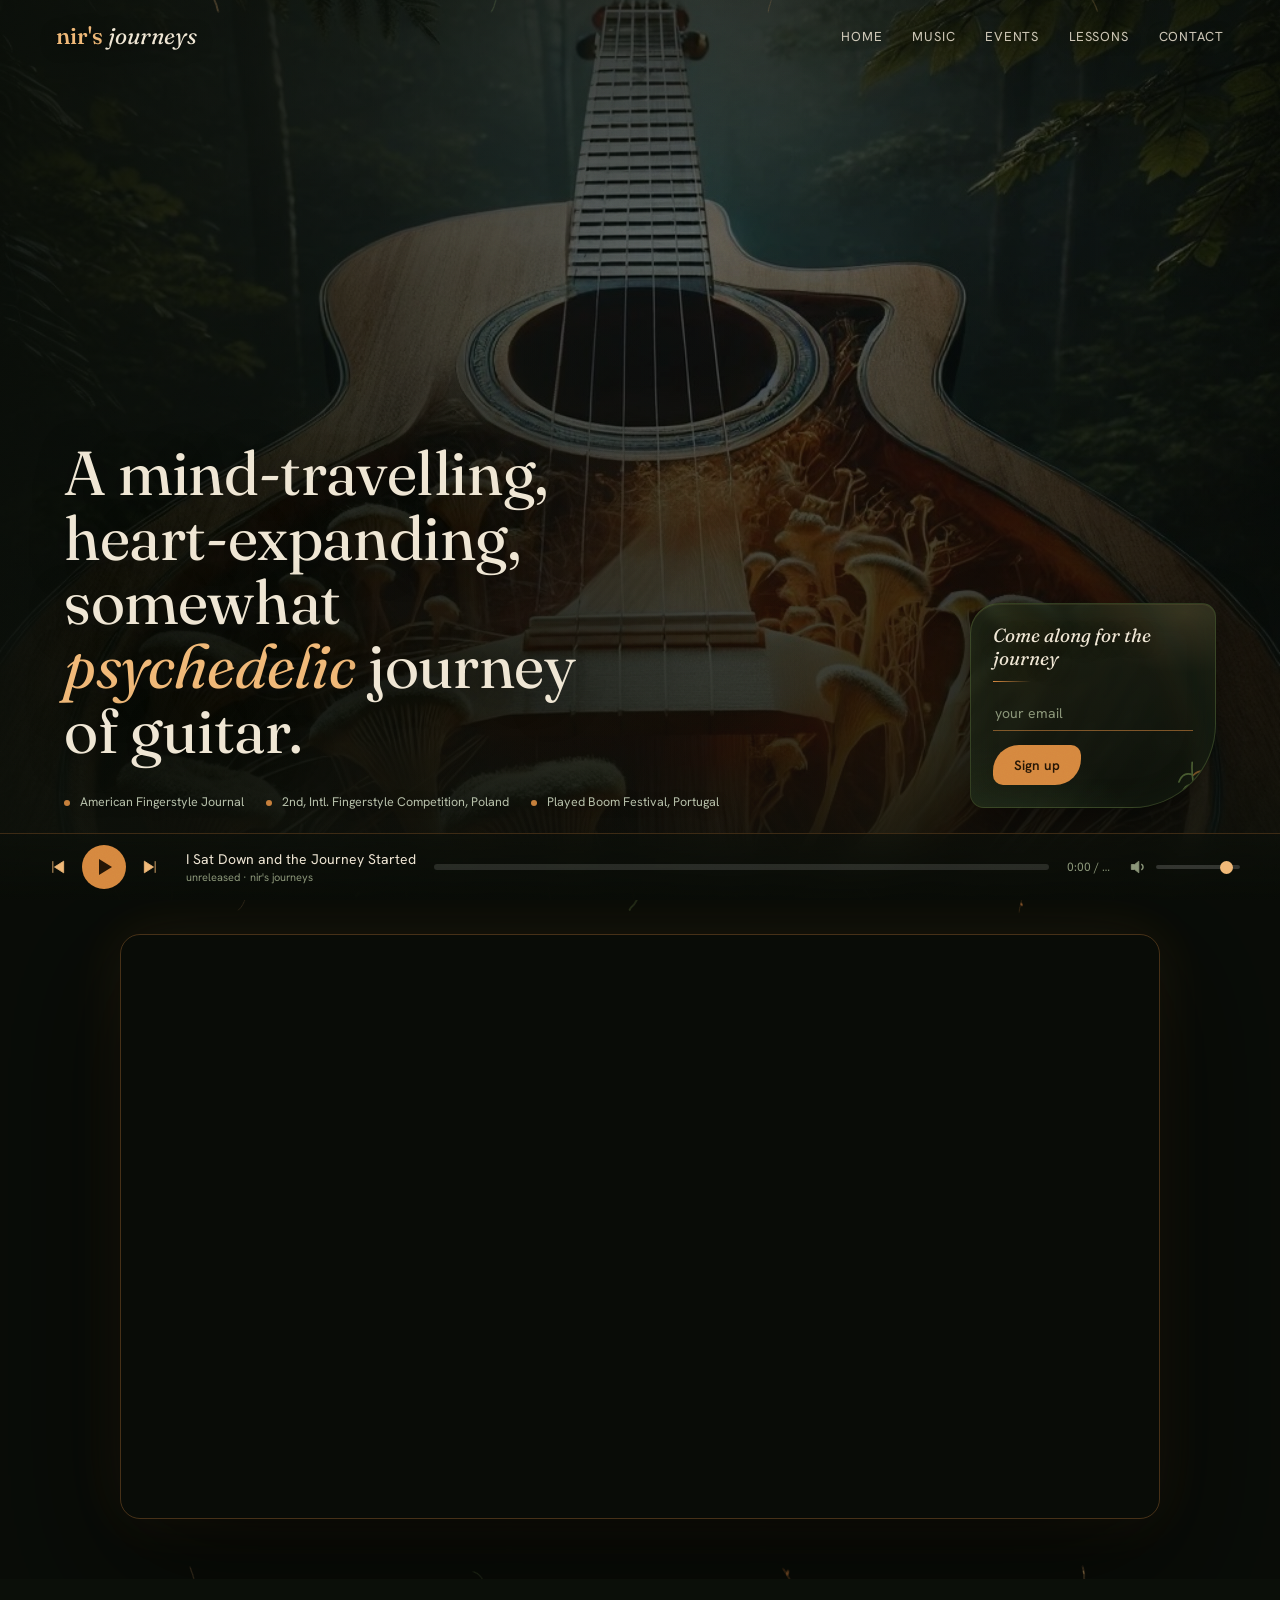
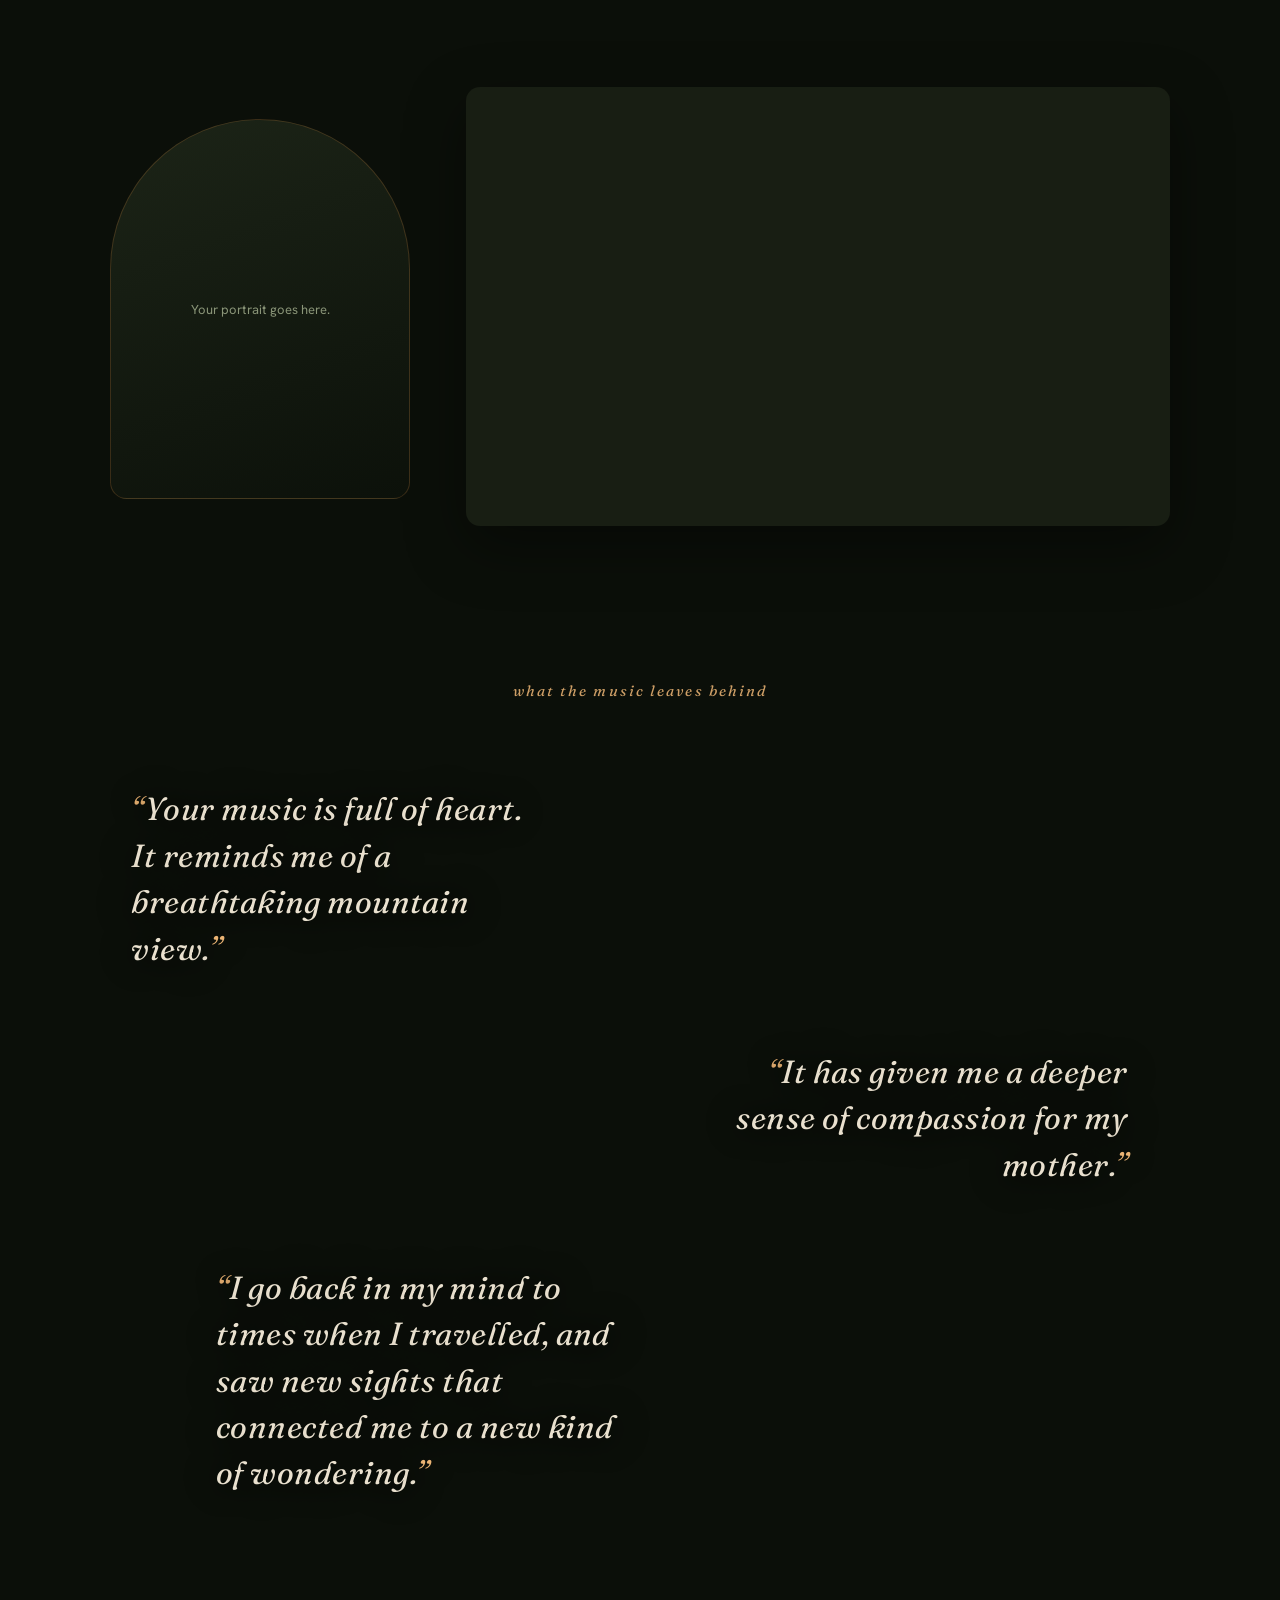
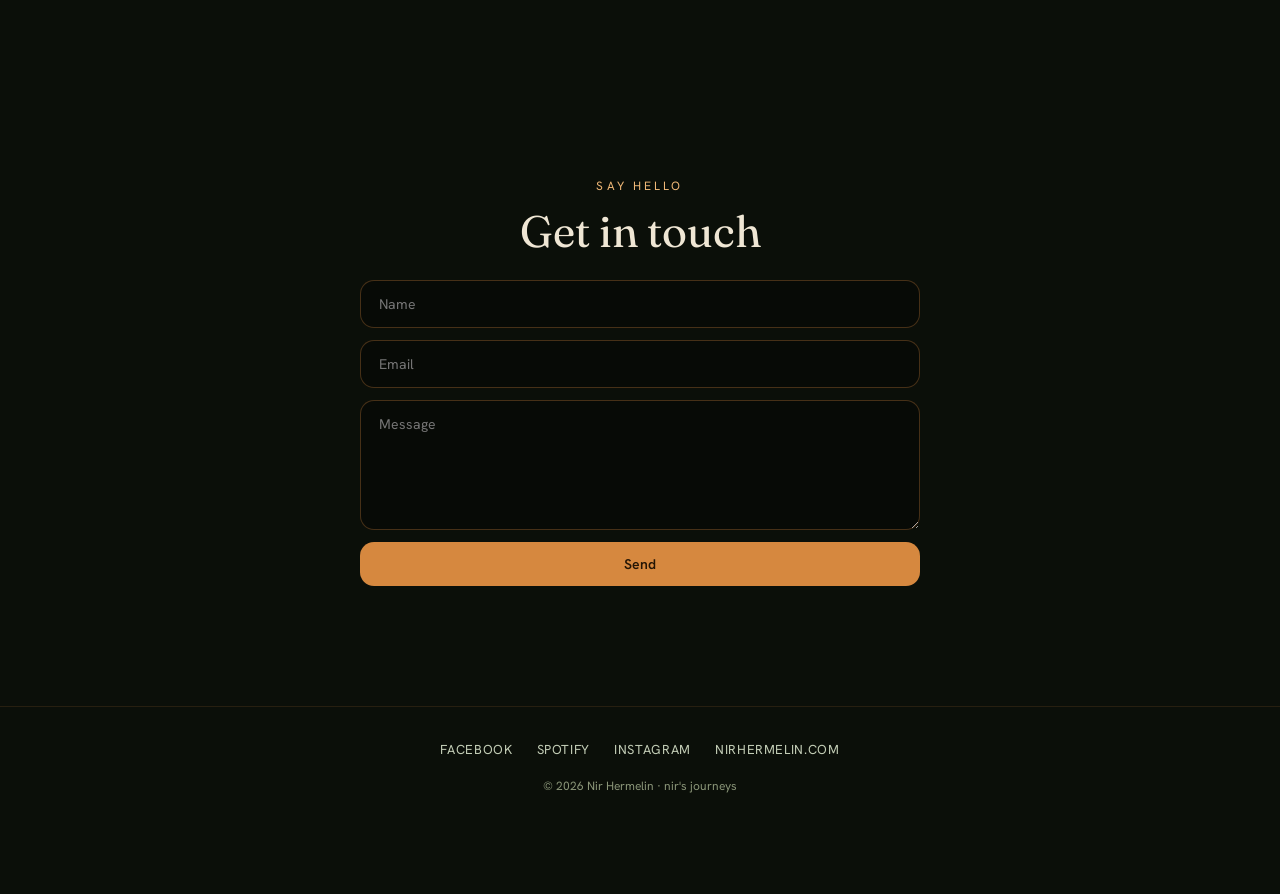
==== commit 374eb26a: "Add files via upload" ====
--- a/index.html
+++ b/index.html
@@ -39,6 +39,8 @@
 /* hero */
 .hero{position:relative;min-height:100vh;display:flex;align-items:flex-end;padding:120px clamp(20px,5vw,64px) clamp(56px,7vw,96px);overflow:hidden}
 .hero .herobg{position:absolute;inset:0;width:100%;height:100%;object-fit:cover;object-position:50% 30%;z-index:0;filter:brightness(.5) saturate(1.05) contrast(1.04)}
+.hero .herovid{z-index:0}
+@media (prefers-reduced-motion: reduce){.hero .herovid{display:none}}
 .hero .veil{position:absolute;inset:0;z-index:1;background:
   radial-gradient(60% 60% at 28% 76%,rgba(11,15,9,.4),transparent 60%),
   linear-gradient(90deg,rgba(11,15,9,.8),rgba(11,15,9,.22) 55%,rgba(11,15,9,.42)),
@@ -86,53 +88,18 @@
 .videoinner{max-width:1040px;margin:0 auto;position:relative;z-index:1}
 .videowrap{position:relative;aspect-ratio:16/9;border-radius:20px;overflow:hidden;border:1px solid rgba(214,136,63,.3);box-shadow:0 40px 120px rgba(0,0,0,.6),0 0 60px rgba(214,136,63,.12)}
 .videowrap iframe{position:absolute;inset:0;width:100%;height:100%;border:0}
-/* artist: photo + bandcamp track list (text-free) */
-.aboutsec{position:relative}
-.about{display:grid;grid-template-columns:300px 1fr;gap:clamp(30px,5vw,56px);align-items:center;margin-top:6px}
+/* artist: photo + bandcamp track list (text-free), inside the leaves section */
+.about{position:relative;z-index:1;display:grid;grid-template-columns:300px 1fr;gap:clamp(30px,5vw,56px);align-items:center;margin-top:6px}
 .about .photo{width:300px;height:380px;border-radius:180px 180px 20px 20px;overflow:hidden;background:linear-gradient(160deg,#1c2417,#0c110a);border:1px solid rgba(214,136,63,.22);position:relative}
 .about .photo img{width:100%;height:100%;object-fit:cover;object-position:50% 35%}
 .about .photo .ph{position:absolute;inset:0;display:flex;align-items:center;justify-content:center;color:var(--muted);font-size:13px;text-align:center;padding:22px}
 .abandcamp{width:100%}
 .bcplayer{width:100%;height:439px;border:0;border-radius:14px;overflow:hidden;background:#181e13;box-shadow:0 20px 60px rgba(0,0,0,.4)}
-/* unreleased persistent player */
-.musicsec{position:relative}
-#fxMusic{position:absolute;top:0;left:50%;transform:translateX(-50%);width:100vw;height:70vh;z-index:0;mix-blend-mode:screen;pointer-events:none;opacity:.5;
-  -webkit-mask-image:linear-gradient(180deg,#000 0%,rgba(0,0,0,.55) 48%,transparent 92%);mask-image:linear-gradient(180deg,#000 0%,rgba(0,0,0,.55) 48%,transparent 92%)}
-.utracks{margin-top:26px;display:grid;grid-template-columns:1fr 1fr;gap:4px 34px}
-.utrack{display:flex;align-items:center;gap:14px;padding:15px 4px;border:0;border-bottom:1px solid rgba(214,136,63,.12);background:transparent;color:inherit;font:inherit;cursor:pointer;text-align:left;width:100%}
-.utrack .up{width:30px;height:30px;border-radius:50%;flex:0 0 auto;border:1px solid rgba(214,136,63,.45);display:flex;align-items:center;justify-content:center}
-.utrack .up::before{content:"";border-left:8px solid var(--amber-lt);border-top:5px solid transparent;border-bottom:5px solid transparent;margin-left:2px}
-.utrack .un{flex:1;font-size:15px;color:var(--cream)}
-.utrack .ud{font-size:12px;color:var(--muted);font-variant-numeric:tabular-nums}
-.utrack.active .un{color:var(--amber-lt)}
-.unote{margin-top:24px;color:var(--muted);font-size:12.5px;max-width:56ch;line-height:1.6}
-/* now-playing persistent bar */
-.nowbar{position:fixed;left:0;right:0;bottom:0;z-index:50;display:flex;align-items:center;gap:clamp(10px,1.6vw,18px);padding:11px clamp(14px,4vw,40px);
-  background:linear-gradient(180deg,rgba(11,15,9,.6),rgba(8,11,6,.97));backdrop-filter:blur(14px);border-top:1px solid rgba(214,136,63,.25)}
-.nbctrls{display:flex;align-items:center;gap:8px;flex:0 0 auto}
-.nbbtn{width:34px;height:34px;flex:0 0 auto;border:0;background:transparent;cursor:pointer;display:flex;align-items:center;justify-content:center;border-radius:50%;transition:background .15s}
-.nbbtn:hover{background:rgba(214,136,63,.16)}
-.nbbtn svg{width:20px;height:20px;fill:var(--amber-lt);stroke:var(--amber-lt)}
-.nbplay{width:44px;height:44px;border-radius:50%;flex:0 0 auto;border:0;cursor:pointer;background:var(--amber);display:flex;align-items:center;justify-content:center;transition:background .2s}
-.nbplay:hover{background:var(--amber-lt)}
-.nbplay::before{content:"";border-left:13px solid #241505;border-top:8px solid transparent;border-bottom:8px solid transparent;margin-left:3px}
-.nbplay.playing::before{border:0;width:12px;height:14px;border-left:4px solid #241505;border-right:4px solid #241505;margin:0}
-.nbinfo{min-width:130px;max-width:280px;flex:0 1 auto;overflow:hidden}
-.nbt{font-size:14px;color:var(--cream);white-space:nowrap;overflow:hidden;text-overflow:ellipsis}.nbs{font-size:11px;color:var(--muted);margin-top:2px}
-.nbprog{flex:1 1 auto;min-width:60px;height:6px;border-radius:4px;background:rgba(255,255,255,.12);overflow:hidden;cursor:pointer}
-.nbfill{height:100%;width:0;background:var(--amber-lt);pointer-events:none}
-.nbtime{font-size:12px;color:var(--muted);font-variant-numeric:tabular-nums;flex:0 0 auto;white-space:nowrap}
-.nbvol{display:flex;align-items:center;gap:8px;flex:0 0 auto}
-.nbvolic{width:20px;height:20px;fill:var(--muted);stroke:var(--muted)}
-.nbvolsl{-webkit-appearance:none;appearance:none;width:84px;height:4px;border-radius:4px;background:rgba(255,255,255,.16);outline:0;cursor:pointer}
-.nbvolsl::-webkit-slider-thumb{-webkit-appearance:none;appearance:none;width:13px;height:13px;border-radius:50%;background:var(--amber-lt);cursor:pointer;border:0}
-.nbvolsl::-moz-range-thumb{width:13px;height:13px;border-radius:50%;background:var(--amber-lt);cursor:pointer;border:0}
-@media(max-width:720px){.nbs{display:none}.nbvol{display:none}.nbinfo{min-width:96px}}
 /* reviews — dreamy, smaller, left/right drift; BIG leaves grow here only */
-.reviews{position:relative;overflow:hidden;padding:clamp(90px,14vw,180px) clamp(20px,5vw,40px);min-height:100vh}
+.reviews{position:relative;overflow:hidden;padding:clamp(56px,8vw,110px) clamp(20px,5vw,40px) clamp(90px,14vw,180px);min-height:100vh}
 #fxRev{position:absolute;inset:0;width:100%;height:100%;z-index:0;mix-blend-mode:screen;pointer-events:none;opacity:.5}
 .revinner{position:relative;z-index:1;max-width:1060px;margin:0 auto}
-.revlead{font-family:var(--serif);font-style:italic;color:var(--amber-lt);font-size:15px;letter-spacing:.14em;text-transform:lowercase;text-align:center;margin-bottom:clamp(40px,7vw,86px);opacity:.85}
+.revlead{font-family:var(--serif);font-style:italic;color:var(--amber-lt);font-size:15px;letter-spacing:.14em;text-transform:lowercase;text-align:center;margin:clamp(80px,12vw,150px) 0 clamp(40px,7vw,86px);opacity:.85}
 .rev{font-family:var(--serif);font-weight:400;font-style:italic;font-size:clamp(19px,2.7vw,32px);line-height:1.45;color:var(--cream);max-width:19ch;
   letter-spacing:.015em;text-shadow:0 0 44px rgba(11,15,9,.9),0 2px 30px rgba(0,0,0,.85);animation:drift 12s ease-in-out infinite;opacity:.98}
 .rev .qq{color:var(--amber-lt)}
@@ -152,7 +119,7 @@
 .social a:hover{color:var(--amber-lt)}
 .copy{margin-top:20px;color:var(--muted);font-size:12px}
 @media(max-width:820px){.herogrid{grid-template-columns:1fr;gap:30px}.about{grid-template-columns:1fr}.about .photo{width:min(300px,80vw)}}
-@media(max-width:680px){.links{gap:13px;font-size:11px}.utracks{grid-template-columns:1fr}.bcplayer{height:439px}}
+@media(max-width:680px){.links{gap:12px;font-size:11px}.brand{font-size:20px}nav{flex-direction:column;align-items:flex-start;gap:10px}.bcplayer{height:439px}}
 </style></head>
 <body>
 <div class="grain"></div>
@@ -160,13 +127,15 @@
 
 <div class="content">
 <nav>
-  <div class="brand"><b>nir's</b> journeys</div>
-  <div class="links"><a href="#top">Home</a><a href="#video">Video</a><a href="#about">Artist</a><a href="#music">Unreleased</a><a href="#contact">Contact</a></div>
+  <a class="brand" href="index.html"><b>nir's</b> journeys</a>
+  <div class="links"><a href="index.html">Home</a><a href="#about">Music</a><a href="events.html">Events</a><a href="lessons.html">Lessons</a><a href="#contact">Contact</a></div>
 </nav>
 
 <!-- HERO (original animation) -->
 <section class="hero" id="top">
-  <img class="herobg" alt="" src="[data-uri]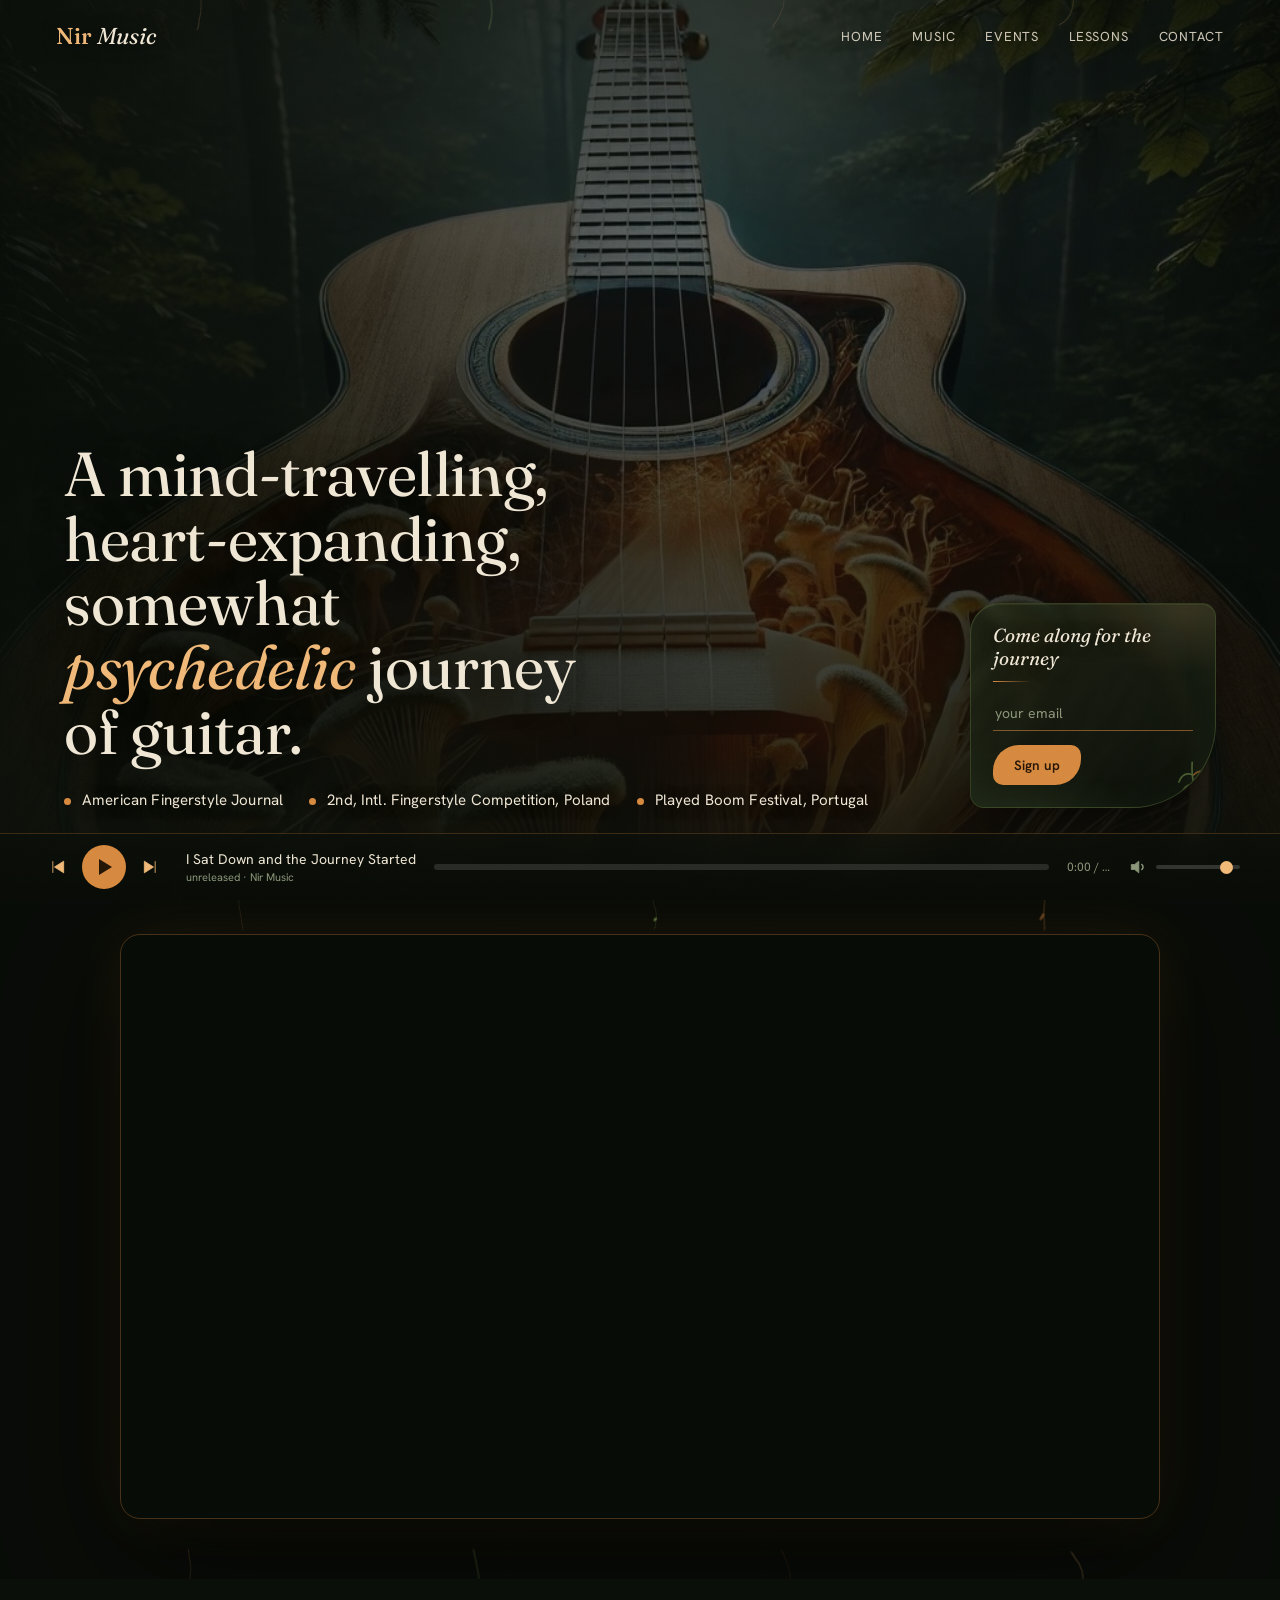
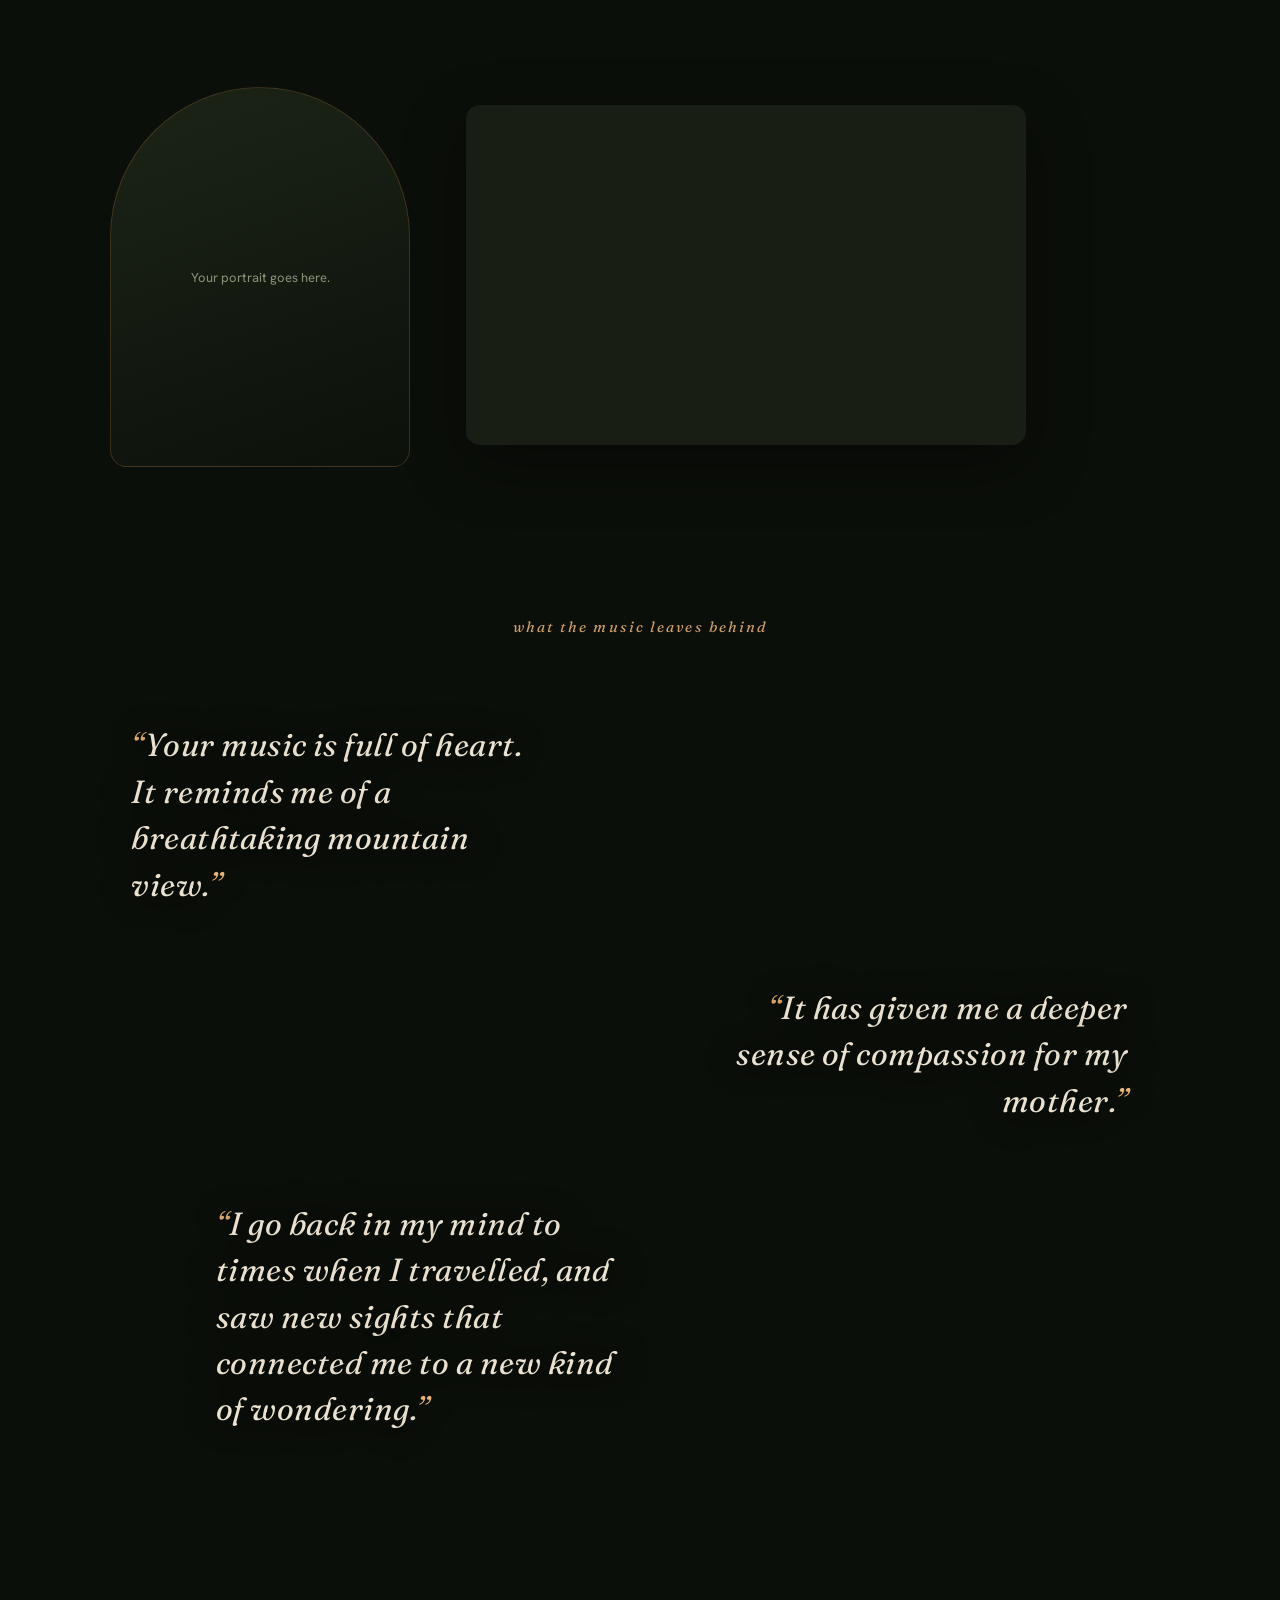
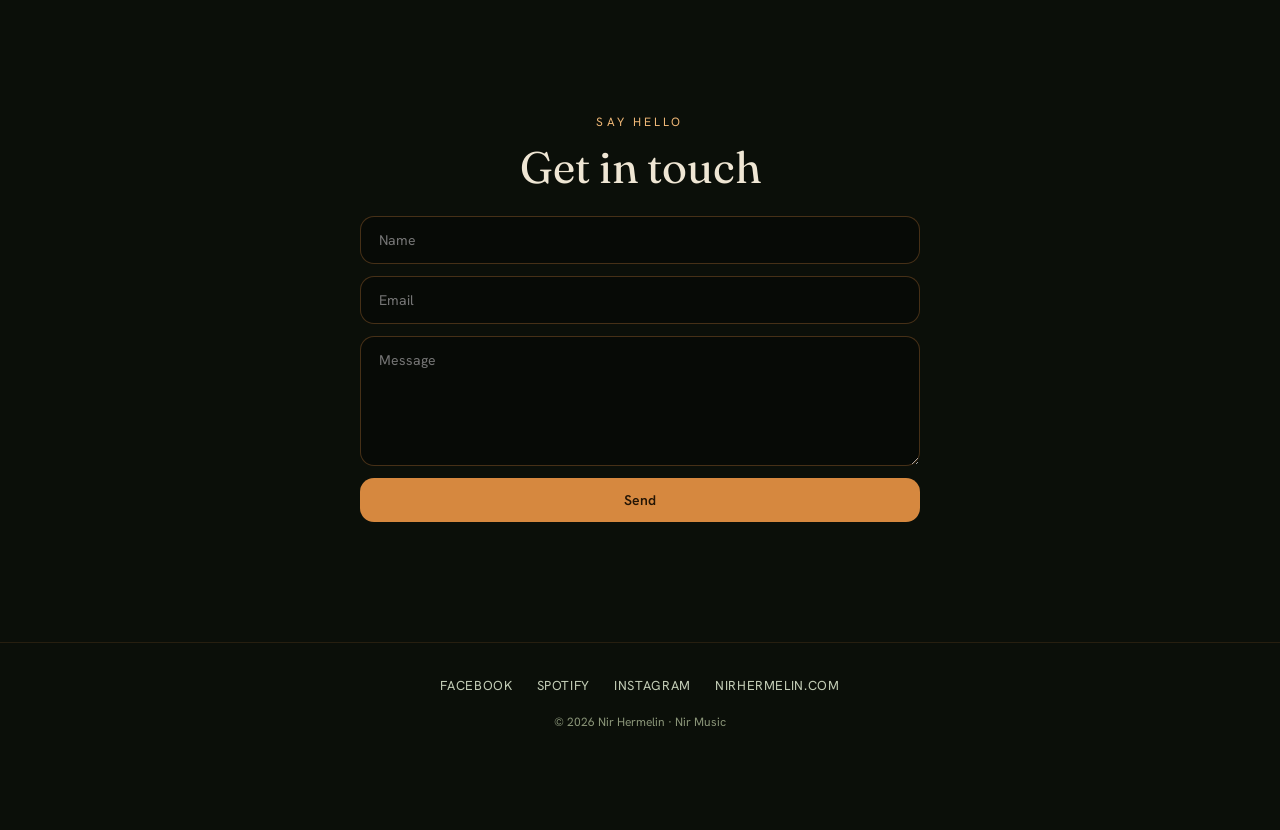
==== commit f520e252: "Rename to Nir Music, add player MP3s, fading hero lines, smaller Bandcamp - Brand renamed from "nir'" ====
--- a/index.html
+++ b/index.html
@@ -2,9 +2,9 @@
 <html lang="en"><head>
 <meta charset="utf-8">
 <meta name="viewport" content="width=device-width,initial-scale=1">
-<title>Nir Hermelin · nir's journeys</title>
+<title>Nir Music · Nir Hermelin</title>
 <meta name="description" content="A mind-travelling, heart-expanding, somewhat psychedelic journey of guitar. Nir Hermelin, fingerstyle guitar.">
-<meta property="og:title" content="Nir Hermelin — nir's journeys">
+<meta property="og:title" content="Nir Music · Nir Hermelin">
 <meta property="og:description" content="A mind-travelling, heart-expanding, somewhat psychedelic journey of guitar.">
 <meta property="og:type" content="website">
 <link rel="preconnect" href="https://fonts.googleapis.com">
@@ -39,7 +39,7 @@
 /* hero */
 .hero{position:relative;min-height:100vh;display:flex;align-items:flex-end;padding:120px clamp(20px,5vw,64px) clamp(56px,7vw,96px);overflow:hidden}
 .hero .herobg{position:absolute;inset:0;width:100%;height:100%;object-fit:cover;object-position:50% 30%;z-index:0;filter:brightness(.5) saturate(1.05) contrast(1.04)}
-.hero .herovid{z-index:0}
+.hero .herovid{z-index:0;filter:brightness(.62) saturate(1.08) contrast(1.04)}
 @media (prefers-reduced-motion: reduce){.hero .herovid{display:none}}
 .hero .veil{position:absolute;inset:0;z-index:1;background:
   radial-gradient(60% 60% at 28% 76%,rgba(11,15,9,.4),transparent 60%),
@@ -51,9 +51,9 @@
 .herogrid{display:grid;grid-template-columns:1fr auto;gap:56px;align-items:end}
 h1{font-family:var(--serif);font-weight:400;font-size:clamp(33px,5.4vw,62px);line-height:1.04;letter-spacing:-.4px;text-shadow:0 4px 34px rgba(0,0,0,.7);max-width:14ch}
 h1 .accent{color:var(--amber-lt);font-style:italic}
-.cred{margin-top:30px;display:flex;gap:22px;flex-wrap:wrap;font-size:12.5px;color:var(--mist);opacity:.92;text-shadow:0 2px 12px rgba(0,0,0,.8)}
-.cred span{position:relative;padding-left:16px}
-.cred span::before{content:"";position:absolute;left:0;top:7px;width:6px;height:6px;border-radius:50%;background:var(--amber)}
+.cred{margin-top:26px;display:flex;gap:10px 26px;flex-wrap:wrap;font-size:clamp(14px,1.18vw,15.5px);letter-spacing:.01em;color:var(--cream);text-shadow:0 2px 14px rgba(0,0,0,.85)}
+.cred span{position:relative;padding-left:18px}
+.cred span::before{content:"";position:absolute;left:0;top:.5em;width:7px;height:7px;border-radius:50%;background:var(--amber)}
 /* integrated signup — compact, classy leaf box (~half size) */
 .signup{position:relative;width:246px;padding:20px 22px 22px;margin-bottom:2px;
   background:linear-gradient(168deg,rgba(30,40,24,.66),rgba(12,17,10,.84));
@@ -93,8 +93,8 @@
 .about .photo{width:300px;height:380px;border-radius:180px 180px 20px 20px;overflow:hidden;background:linear-gradient(160deg,#1c2417,#0c110a);border:1px solid rgba(214,136,63,.22);position:relative}
 .about .photo img{width:100%;height:100%;object-fit:cover;object-position:50% 35%}
 .about .photo .ph{position:absolute;inset:0;display:flex;align-items:center;justify-content:center;color:var(--muted);font-size:13px;text-align:center;padding:22px}
-.abandcamp{width:100%}
-.bcplayer{width:100%;height:439px;border:0;border-radius:14px;overflow:hidden;background:#181e13;box-shadow:0 20px 60px rgba(0,0,0,.4)}
+.abandcamp{width:100%;max-width:560px}
+.bcplayer{width:100%;height:340px;border:0;border-radius:14px;overflow:hidden;background:#181e13;box-shadow:0 20px 60px rgba(0,0,0,.4)}
 /* reviews — dreamy, smaller, left/right drift; BIG leaves grow here only */
 .reviews{position:relative;overflow:hidden;padding:clamp(56px,8vw,110px) clamp(20px,5vw,40px) clamp(90px,14vw,180px);min-height:100vh}
 #fxRev{position:absolute;inset:0;width:100%;height:100%;z-index:0;mix-blend-mode:screen;pointer-events:none;opacity:.5}
@@ -119,7 +119,7 @@
 .social a:hover{color:var(--amber-lt)}
 .copy{margin-top:20px;color:var(--muted);font-size:12px}
 @media(max-width:820px){.herogrid{grid-template-columns:1fr;gap:30px}.about{grid-template-columns:1fr}.about .photo{width:min(300px,80vw)}}
-@media(max-width:680px){.links{gap:12px;font-size:11px}.brand{font-size:20px}nav{flex-direction:column;align-items:flex-start;gap:10px}.bcplayer{height:439px}}
+@media(max-width:680px){.links{gap:12px;font-size:11px}.brand{font-size:20px}nav{flex-direction:column;align-items:flex-start;gap:10px}.bcplayer{height:340px}}
 </style></head>
 <body>
 <div class="grain"></div>
@@ -127,7 +127,7 @@
 
 <div class="content">
 <nav>
-  <a class="brand" href="index.html"><b>nir's</b> journeys</a>
+  <a class="brand" href="index.html"><b>Nir</b> Music</a>
   <div class="links"><a href="index.html">Home</a><a href="#about">Music</a><a href="events.html">Events</a><a href="lessons.html">Lessons</a><a href="#contact">Contact</a></div>
 </nav>
 
@@ -208,7 +208,7 @@
     <a href="https://www.instagram.com/nir.music_mind.journey/" target="_blank" rel="noopener">Instagram</a>
     <a href="https://www.nirhermelin.com" target="_blank" rel="noopener">nirhermelin.com</a>
   </div>
-  <div class="copy">© 2026 Nir Hermelin · nir's journeys</div>
+  <div class="copy">© 2026 Nir Hermelin · Nir Music</div>
 </footer>
 </div>
 
@@ -222,7 +222,7 @@
 
   /* ORIGINAL mycelium field — hero, video */
   function Field(bg, mode, n, o){
-    o=o||{}; var x0=(o.x0!=null?o.x0:0.04), x1=(o.x1!=null?o.x1:0.96), sA=(o.stroke||0.24), fA=(o.fade||0.03), wm=(o.wmul||1);
+    o=o||{}; var x0=(o.x0!=null?o.x0:0.04), x1=(o.x1!=null?o.x1:0.96), sA=(o.stroke||0.24), fA=(o.fade||0.03), wm=(o.wmul||1), SPD=(o.speed||1.6);
     var cb=bg.getContext('2d'), W,H, tips=[], spores=[];
     function size(){var r=bg.getBoundingClientRect();W=bg.width=Math.max(1,r.width*DPR);H=bg.height=Math.max(1,r.height*DPR);}
     function mk(i,cnt,dir){return {x:(x0+(x1-x0)*((i+0.5)/cnt))*W+(Math.random()-.5)*30*DPR,y:dir<0?H+8:-8,a:(dir<0?-Math.PI/2:Math.PI/2)+(Math.random()-.5)*0.5,len:0,max:H*(0.42+Math.random()*0.5),w:(0.8+Math.random()*1.5)*wm,col:PAL[i%PAL.length],gen:0,dir:dir};}
@@ -236,7 +236,7 @@
       cb.globalCompositeOperation='lighter';
       for(var i=tips.length-1;i>=0;i--){var t=tips[i];
         if(t.len>t.max){cb.beginPath();cb.arc(t.x,t.y,t.w*2.0,0,7);cb.fillStyle=rgba(t.col,0.20);cb.fill();tips.splice(i,1);continue;}
-        var sp=1.6*DPR,nx=t.x+Math.cos(t.a)*sp,ny=t.y+Math.sin(t.a)*sp;
+        var sp=SPD*DPR,nx=t.x+Math.cos(t.a)*sp,ny=t.y+Math.sin(t.a)*sp;
         cb.strokeStyle=rgba(t.col,sA);cb.lineWidth=t.w*DPR;cb.lineCap='round';
         cb.beginPath();cb.moveTo(t.x,t.y);cb.lineTo(nx,ny);cb.stroke();
         t.x=nx;t.y=ny;t.len+=sp;t.a+=(Math.random()-.5)*0.26+(t.dir<0?-0.02:0.02);
@@ -246,14 +246,24 @@
       for(var j=spores.length-1;j>=0;j--){var s=spores[j];s.y+=s.vy;s.x+=Math.sin((s.y*0.015)+s.ph)*0.4*DPR;s.life-=0.004;
         if(s.life<=0){spores.splice(j,1);continue;}
         cb.beginPath();cb.arc(s.x,s.y,s.r,0,7);cb.fillStyle=rgba(s.col,0.28*s.life);cb.fill();}
-      if(tips.length===0&&spores.length<6){seed();}
+      
     }
-    function loop(){step();requestAnimationFrame(loop);}
-    if(reduce){for(var q=0;q<600;q++)step();} else loop();
+    /* cycle: grow in (GROW s) -> fade the whole layer out (FADE s) -> clean video (REST s) -> again */
+    var GROW=5, FADE=1.8, REST=1.2, t0=0, cleared=false;
+    function loop(ts){
+      if(!t0)t0=ts; var el=(ts-t0)/1000;
+      if(el<GROW){ bg.style.opacity=''; step(); }
+      else if(el<GROW+FADE){ bg.style.opacity=String(BASE*(1-(el-GROW)/FADE)); step(); }
+      else if(el<GROW+FADE+REST){ if(!cleared){ cb.clearRect(0,0,W,H); tips=[]; spores=[]; cleared=true; } bg.style.opacity='0'; }
+      else { t0=ts; cleared=false; cb.clearRect(0,0,W,H); seed(); bg.style.opacity=''; }
+      requestAnimationFrame(loop);
+    }
+    var BASE=parseFloat(getComputedStyle(bg).opacity)||0.5;
+    if(!reduce) requestAnimationFrame(loop);
   }
-  var fx=document.getElementById('fx');    if(fx) Field(fx,'both',9);
-  var ft=document.getElementById('fxTop'); if(ft) Field(ft,'up',3,{x0:0.02,x1:0.52,stroke:0.30,fade:0.045,wmul:0.9});
-  var fv=document.getElementById('fxVideo');if(fv) Field(fv,'both',7);
+  var fx=document.getElementById('fx');    if(fx) Field(fx,'both',9,{speed:2.4});
+  var ft=document.getElementById('fxTop'); if(ft) Field(ft,'up',3,{x0:0.02,x1:0.52,stroke:0.30,fade:0.045,wmul:0.9,speed:2.4});
+  var fv=document.getElementById('fxVideo');if(fv) Field(fv,'both',7,{speed:2.4});
 
   /* JUNGLE CANOPY — reviews only. Starts when scrolled into view. Big organic tropical leaves
      (monstera, palm, fern, broad leaves) grow in one by one — top-left first, sprinkled across the
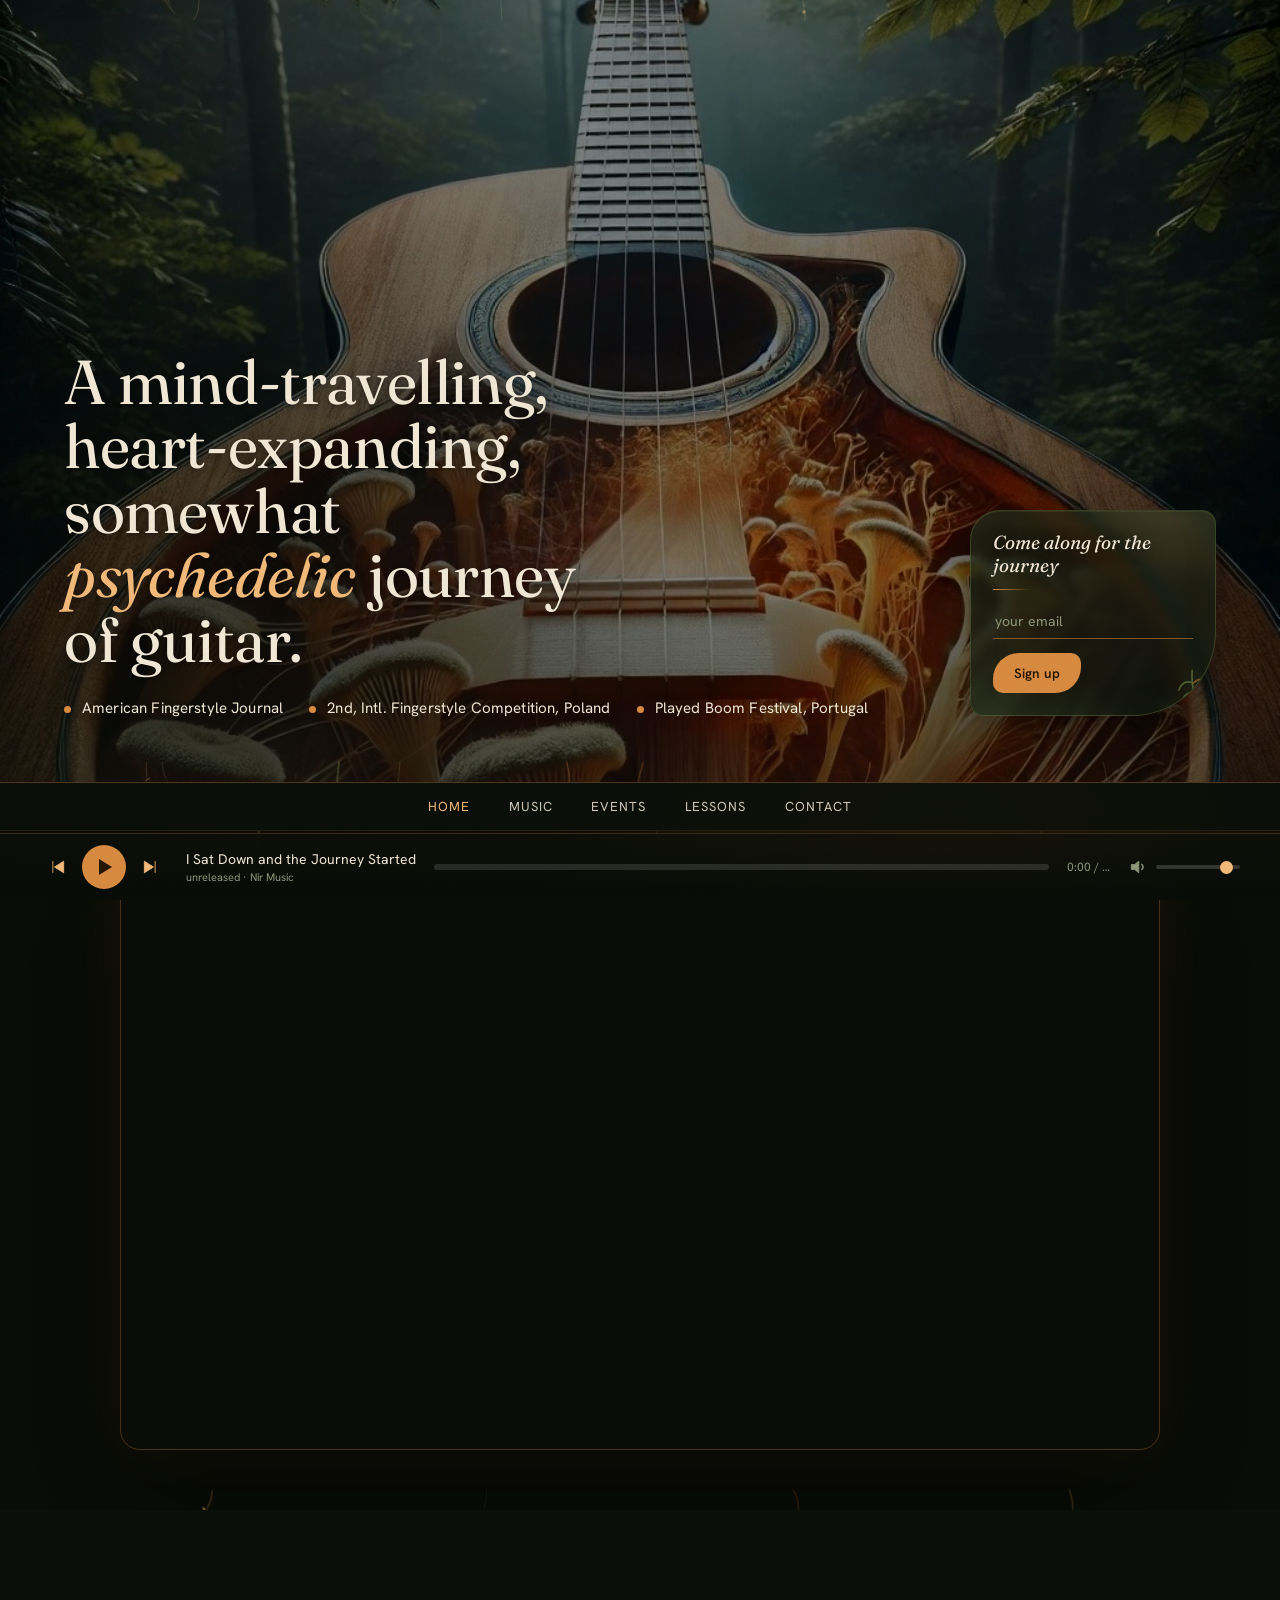
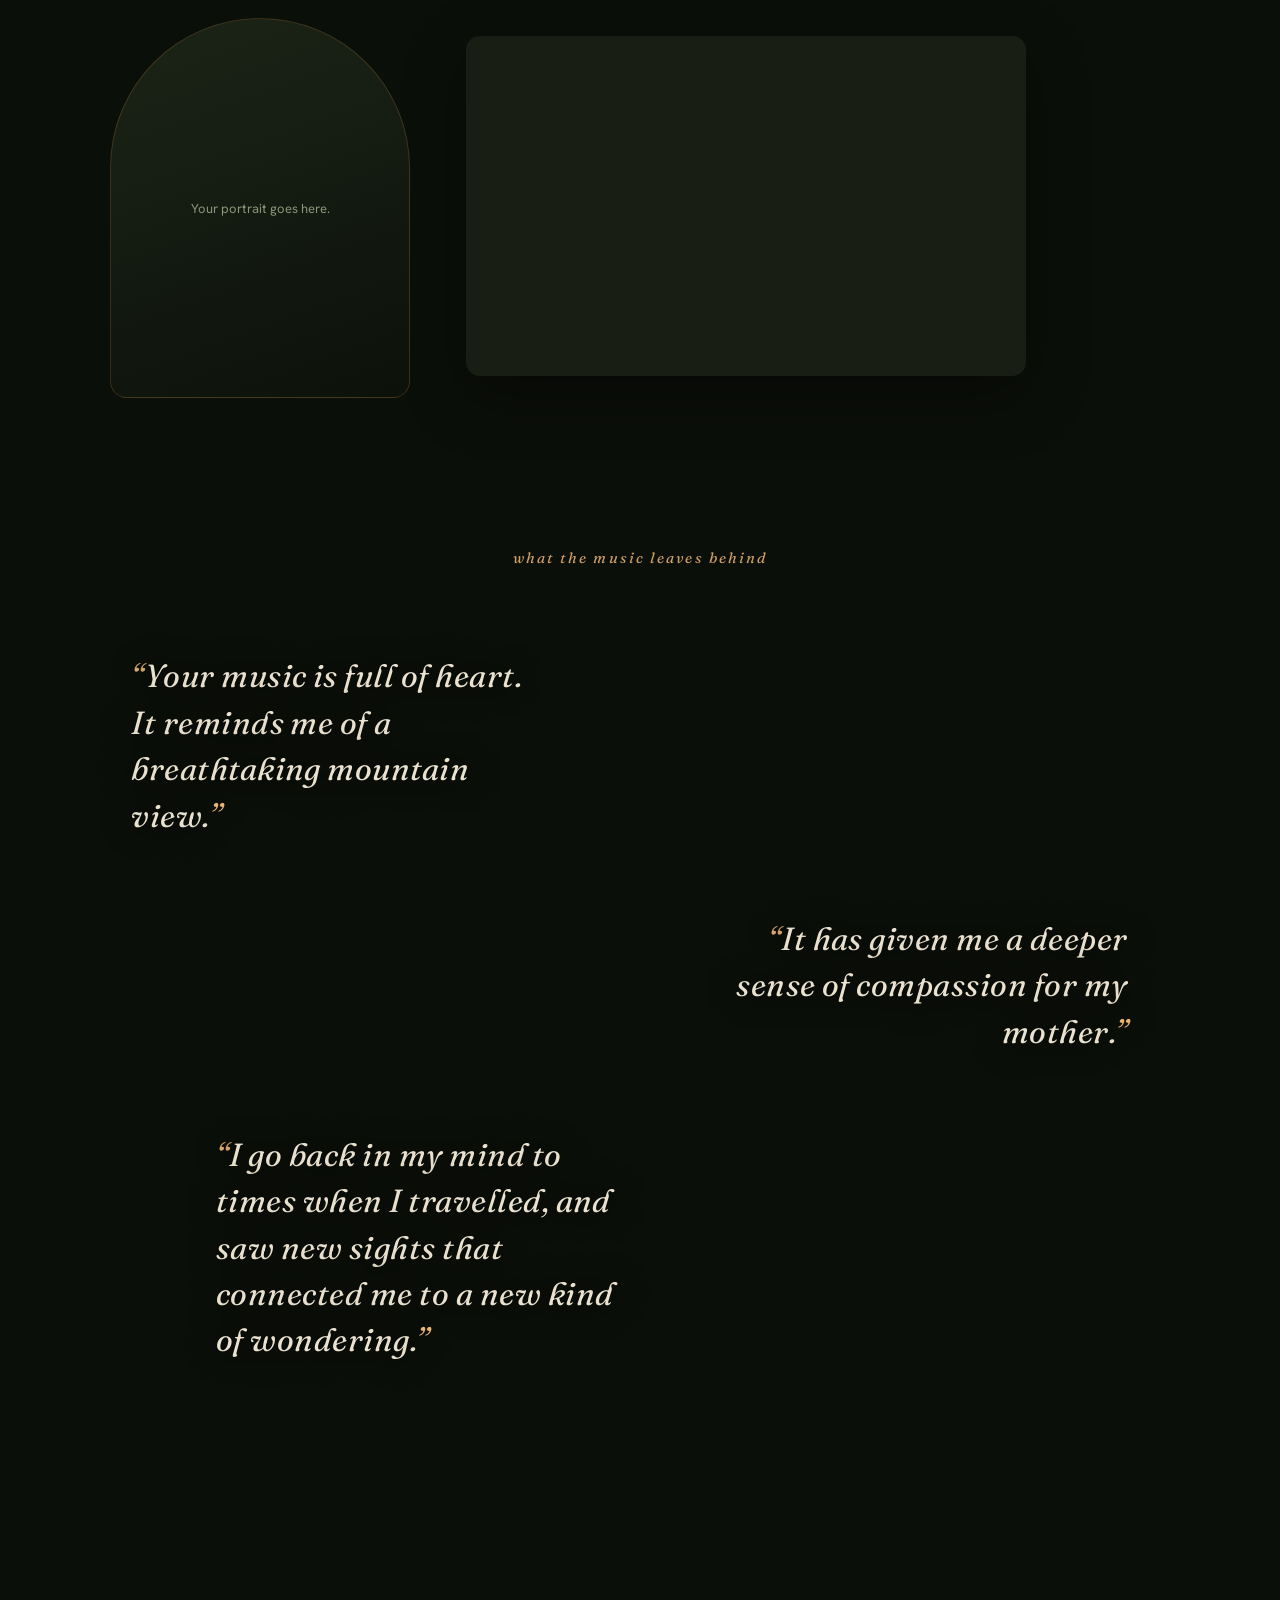
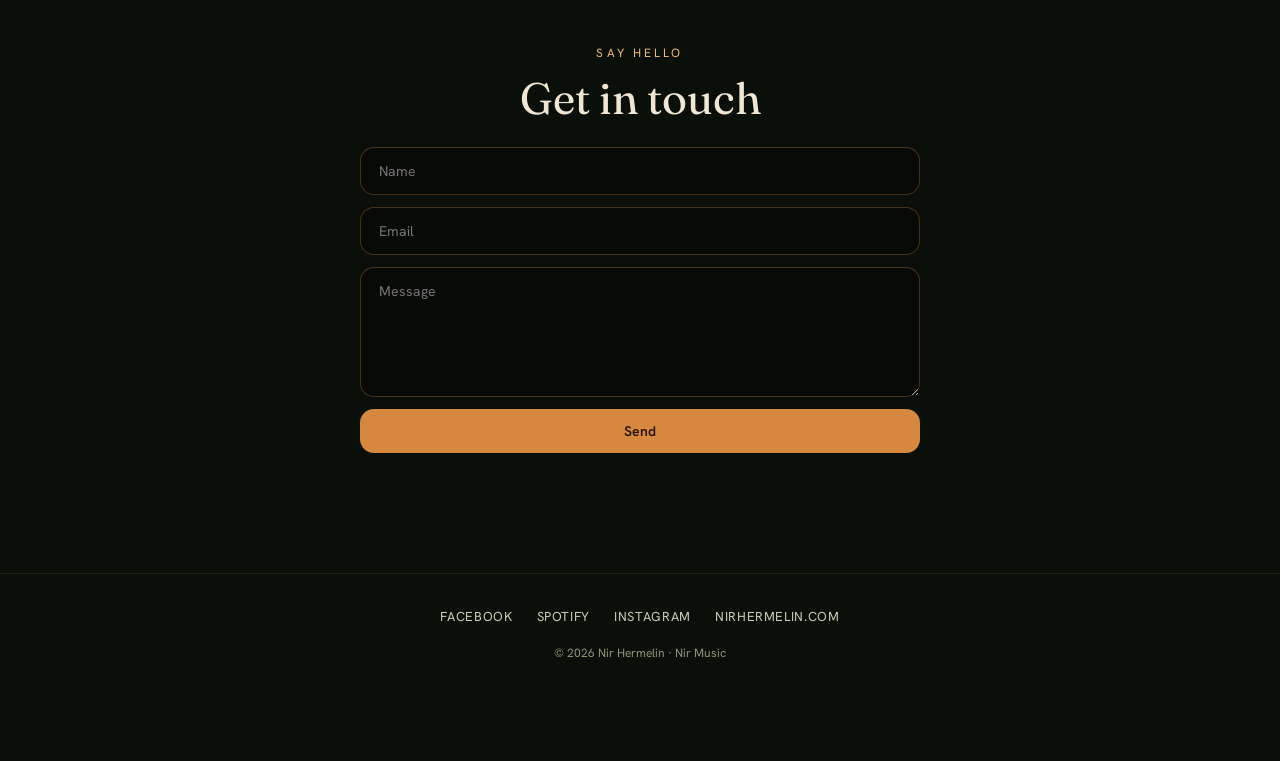
==== commit f99d2d69: "Sticky menu under the hero, bright hero video, ampersand favicon - Menu moved below the hero (above " ====
--- a/index.html
+++ b/index.html
@@ -7,6 +7,9 @@
 <meta property="og:title" content="Nir Music · Nir Hermelin">
 <meta property="og:description" content="A mind-travelling, heart-expanding, somewhat psychedelic journey of guitar.">
 <meta property="og:type" content="website">
+<link rel="icon" href="favicon.svg" type="image/svg+xml">
+<link rel="icon" href="favicon.ico" sizes="any">
+<link rel="apple-touch-icon" href="apple-touch-icon.png">
 <link rel="preconnect" href="https://fonts.googleapis.com">
 <link rel="preconnect" href="https://fonts.gstatic.com" crossorigin>
 <link href="https://fonts.googleapis.com/css2?family=Fraunces:ital,opsz,wght@0,9..144,400;0,9..144,500;1,9..144,400;1,9..144,500&family=Hanken+Grotesk:wght@400;500;600&display=swap" rel="stylesheet">
@@ -31,25 +34,25 @@
   radial-gradient(54% 46% at 74% 92%,rgba(173,95,49,.16),transparent 62%),
   linear-gradient(180deg,rgba(11,15,9,.5),rgba(11,15,9,.94))}
 .content{position:relative;z-index:5}
-nav{display:flex;align-items:center;justify-content:space-between;padding:22px clamp(20px,5vw,56px);position:absolute;top:0;left:0;right:0;z-index:40}
-.brand{font-family:var(--serif);font-style:italic;font-size:23px;color:var(--cream);text-shadow:0 2px 16px rgba(0,0,0,.7)}
-.brand b{color:var(--amber-lt);font-style:normal;font-weight:500}
-.links{display:flex;gap:clamp(16px,2.4vw,30px);font-size:13px;letter-spacing:.06em;text-transform:uppercase;color:var(--cream);text-shadow:0 2px 16px rgba(0,0,0,.7)}
-.links a{opacity:.85;transition:.2s}.links a:hover{opacity:1;color:var(--amber-lt)}
+nav{position:sticky;top:0;z-index:45;display:flex;justify-content:center;padding:15px clamp(16px,5vw,56px);
+  background:rgba(11,15,9,.86);-webkit-backdrop-filter:blur(12px);backdrop-filter:blur(12px);
+  border-top:1px solid rgba(214,136,63,.32);border-bottom:1px solid rgba(214,136,63,.14)}
+.links{display:flex;flex-wrap:wrap;justify-content:center;gap:6px clamp(18px,3vw,40px);font-size:13px;letter-spacing:.08em;text-transform:uppercase;color:var(--cream)}
+.links a{opacity:.85;transition:.2s}.links a:hover,.links a[aria-current]{opacity:1;color:var(--amber-lt)}
 /* hero */
-.hero{position:relative;min-height:100vh;display:flex;align-items:flex-end;padding:120px clamp(20px,5vw,64px) clamp(56px,7vw,96px);overflow:hidden}
+.hero{position:relative;min-height:calc(100vh - 118px);min-height:calc(100svh - 118px);display:flex;align-items:flex-end;padding:60px clamp(20px,5vw,64px) clamp(40px,5vw,72px);overflow:hidden}
 .hero .herobg{position:absolute;inset:0;width:100%;height:100%;object-fit:cover;object-position:50% 30%;z-index:0;filter:brightness(.5) saturate(1.05) contrast(1.04)}
-.hero .herovid{z-index:0;filter:brightness(.62) saturate(1.08) contrast(1.04)}
+.hero .herovid{z-index:0;filter:none}
 @media (prefers-reduced-motion: reduce){.hero .herovid{display:none}}
 .hero .veil{position:absolute;inset:0;z-index:1;background:
-  radial-gradient(60% 60% at 28% 76%,rgba(11,15,9,.4),transparent 60%),
-  linear-gradient(90deg,rgba(11,15,9,.8),rgba(11,15,9,.22) 55%,rgba(11,15,9,.42)),
-  linear-gradient(180deg,rgba(11,15,9,.45),transparent 26%,rgba(11,15,9,.5) 82%,rgba(11,15,9,.86))}
+  radial-gradient(45% 55% at 22% 62%,rgba(11,15,9,.32),transparent 70%),
+  radial-gradient(60% 55% at 16% 92%,rgba(11,15,9,.5),transparent 70%),
+  linear-gradient(180deg,transparent 72%,rgba(11,15,9,.28))}
 #fx{position:absolute;inset:0;z-index:2;width:100%;height:100%;mix-blend-mode:screen;pointer-events:none;opacity:.5}
 #fxTop{position:absolute;inset:0;z-index:6;width:100%;height:100%;mix-blend-mode:screen;pointer-events:none;opacity:.6}
 .hin{position:relative;z-index:3;width:100%;max-width:1200px;margin:0 auto}
 .herogrid{display:grid;grid-template-columns:1fr auto;gap:56px;align-items:end}
-h1{font-family:var(--serif);font-weight:400;font-size:clamp(33px,5.4vw,62px);line-height:1.04;letter-spacing:-.4px;text-shadow:0 4px 34px rgba(0,0,0,.7);max-width:14ch}
+h1{font-family:var(--serif);font-weight:400;font-size:clamp(33px,5.4vw,62px);line-height:1.04;letter-spacing:-.4px;text-shadow:0 2px 6px rgba(0,0,0,.35),0 4px 34px rgba(0,0,0,.75);max-width:14ch}
 h1 .accent{color:var(--amber-lt);font-style:italic}
 .cred{margin-top:26px;display:flex;gap:10px 26px;flex-wrap:wrap;font-size:clamp(14px,1.18vw,15.5px);letter-spacing:.01em;color:var(--cream);text-shadow:0 2px 14px rgba(0,0,0,.85)}
 .cred span{position:relative;padding-left:18px}
@@ -119,17 +122,13 @@
 .social a:hover{color:var(--amber-lt)}
 .copy{margin-top:20px;color:var(--muted);font-size:12px}
 @media(max-width:820px){.herogrid{grid-template-columns:1fr;gap:30px}.about{grid-template-columns:1fr}.about .photo{width:min(300px,80vw)}}
-@media(max-width:680px){.links{gap:12px;font-size:11px}.brand{font-size:20px}nav{flex-direction:column;align-items:flex-start;gap:10px}.bcplayer{height:340px}}
+@media(max-width:680px){.links{gap:12px;font-size:11px}.bcplayer{height:340px}}
 </style></head>
 <body>
 <div class="grain"></div>
 <div class="bg"><div class="glow"></div></div>
 
 <div class="content">
-<nav>
-  <a class="brand" href="index.html"><b>Nir</b> Music</a>
-  <div class="links"><a href="index.html">Home</a><a href="#about">Music</a><a href="events.html">Events</a><a href="lessons.html">Lessons</a><a href="#contact">Contact</a></div>
-</nav>
 
 <!-- HERO (original animation) -->
 <section class="hero" id="top">
@@ -156,6 +155,11 @@
   </div>
   <canvas id="fxTop"></canvas>
 </section>
+
+<!-- MENU: sits under the hero, sticks to the top when scrolled to -->
+<nav>
+  <div class="links"><a href="#top" aria-current="page">Home</a><a href="#about">Music</a><a href="events.html">Events</a><a href="lessons.html">Lessons</a><a href="#contact">Contact</a></div>
+</nav>
 
 <!-- VIDEO (original animation; moved up, no kicker) -->
 <section class="videosec" id="video">
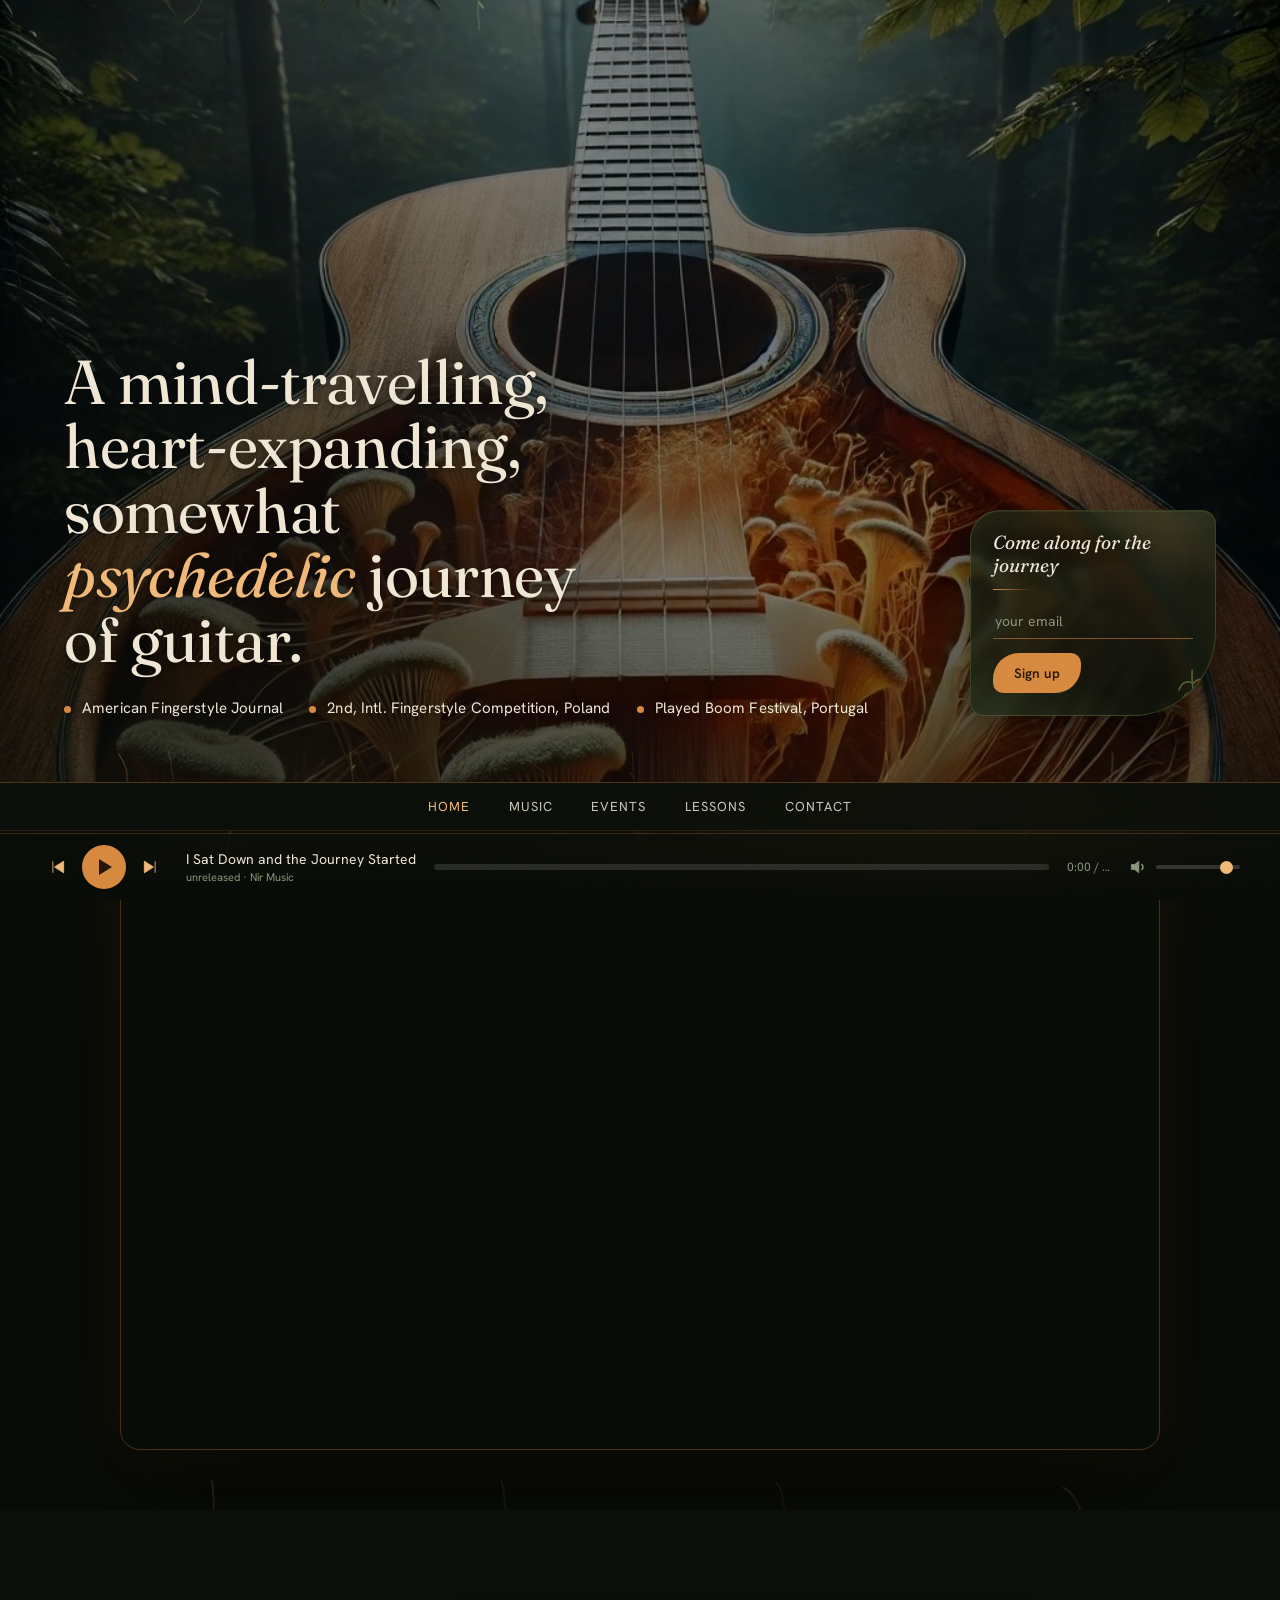
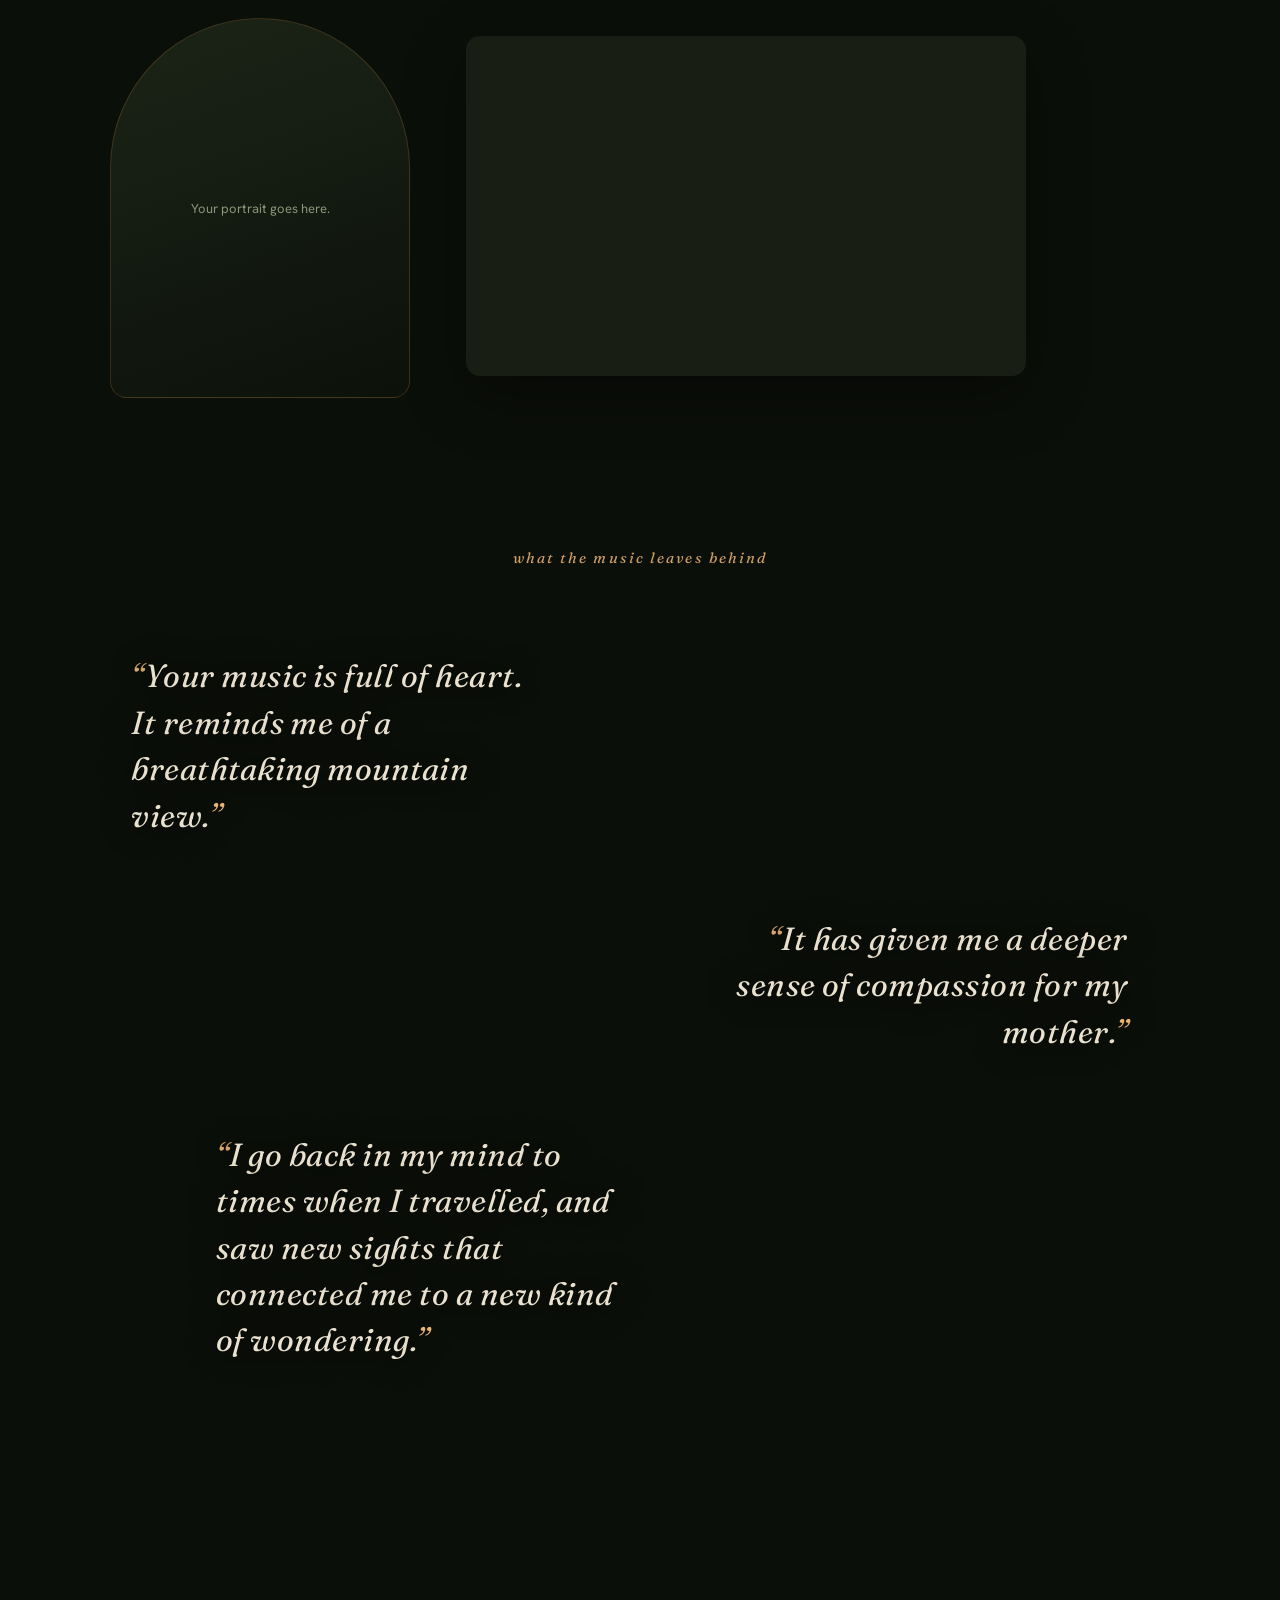
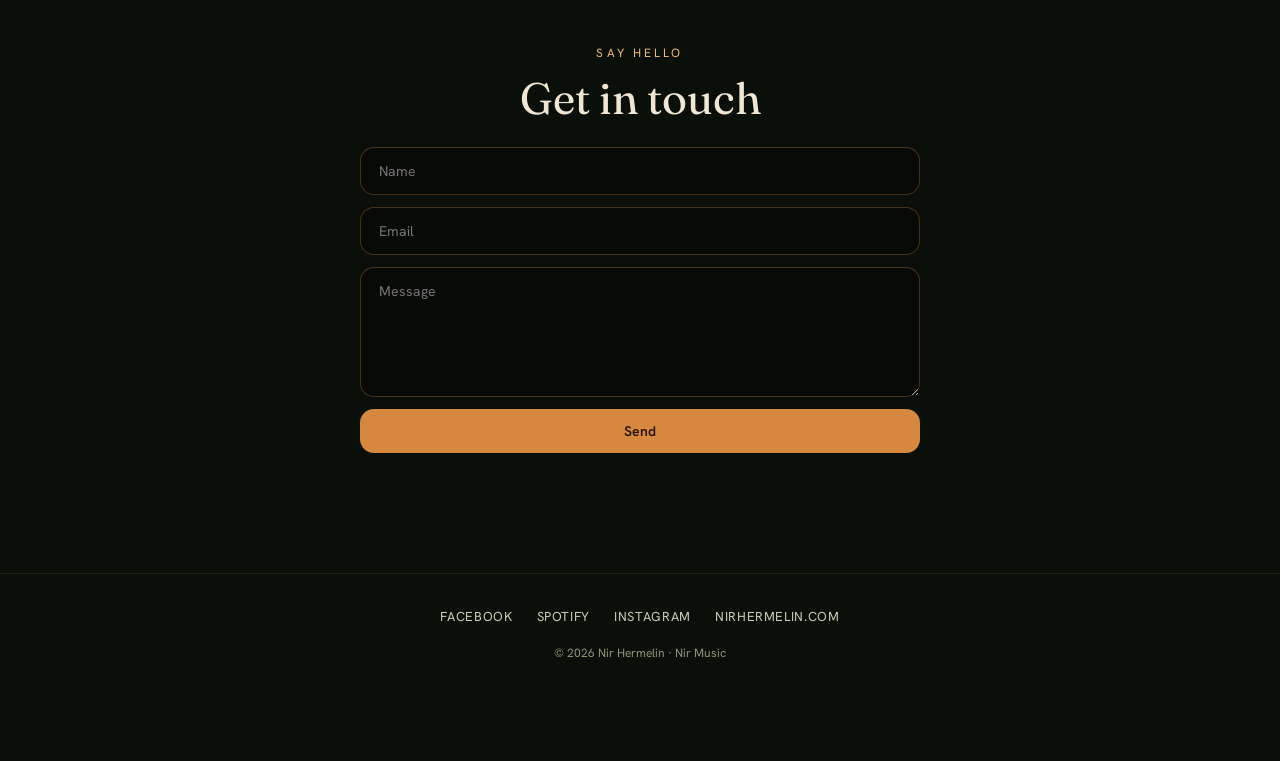
==== commit 5233507c: "Send signup and contact forms to music@nirhermelin.com via Resend - api/contact.js: Vercel function " ====
--- a/index.html
+++ b/index.html
@@ -113,6 +113,9 @@
 @keyframes drift{0%,100%{transform:translateY(0)}50%{transform:translateY(-12px)}}
 @media (prefers-reduced-motion: reduce){.rev{animation:none}}
 /* contact */
+.hp{position:absolute!important;left:-9999px!important;width:1px;height:1px;opacity:0}
+.fstatus{margin:0;font-size:13.5px;color:var(--amber-lt);min-height:1em}
+.fstatus:empty{display:none}
 .csec{text-align:center}
 .contact{max-width:560px;margin:24px auto 0;display:flex;flex-direction:column;gap:12px;align-items:center}
 .contact input,.contact textarea{background:rgba(0,0,0,.3);border:1px solid rgba(214,136,63,.3);border-radius:14px;padding:14px 18px;color:var(--cream);font-size:14px;font-family:inherit;width:100%}
@@ -124,7 +127,7 @@
 @media(max-width:820px){.herogrid{grid-template-columns:1fr;gap:30px}.about{grid-template-columns:1fr}.about .photo{width:min(300px,80vw)}}
 @media(max-width:680px){.links{gap:12px;font-size:11px}.bcplayer{height:340px}}
 </style></head>
-<body>
+<body data-page="home">
 <div class="grain"></div>
 <div class="bg"><div class="glow"></div></div>
 
@@ -146,8 +149,9 @@
       <aside class="signup">
         <h3>Come along for the journey</h3>
         <div class="rule"></div>
-        <form onsubmit="this.querySelector('input').value='';alert('Thanks — this will connect to your email list next.');return false;">
-          <input type="email" placeholder="your email" required>
+        <form data-form="signup">
+          <input type="text" name="website" tabindex="-1" autocomplete="off" aria-hidden="true" class="hp">
+          <input type="email" name="email" placeholder="your email" required>
           <button class="btn" type="submit">Sign up</button>
         </form>
       </aside>
@@ -197,12 +201,13 @@
 <section class="section csec" id="contact">
   <div class="klabel" style="text-align:center">Say hello</div>
   <h2 class="h2" style="text-align:center">Get in touch</h2>
-  <div class="contact">
-    <input type="text" placeholder="Name">
-    <input type="email" placeholder="Email">
-    <textarea placeholder="Message"></textarea>
-    <button class="btn" type="button" onclick="alert('Contact form will be wired up next.')">Send</button>
-  </div>
+  <form class="contact" data-form="contact">
+      <input type="text" name="website" tabindex="-1" autocomplete="off" aria-hidden="true" class="hp">
+      <input type="text" name="name" placeholder="Name" aria-label="Name" maxlength="120">
+      <input type="email" name="email" placeholder="Email" aria-label="Email" required maxlength="200">
+      <textarea name="message" placeholder="Message" aria-label="Message" required maxlength="5000"></textarea>
+      <button class="btn" type="submit">Send</button>
+  </form>
 </section>
 
 <footer class="foot">
@@ -389,4 +394,5 @@
 })();
 </script>
 <script src="player.js"></script>
+<script src="forms.js"></script>
 </body></html>
